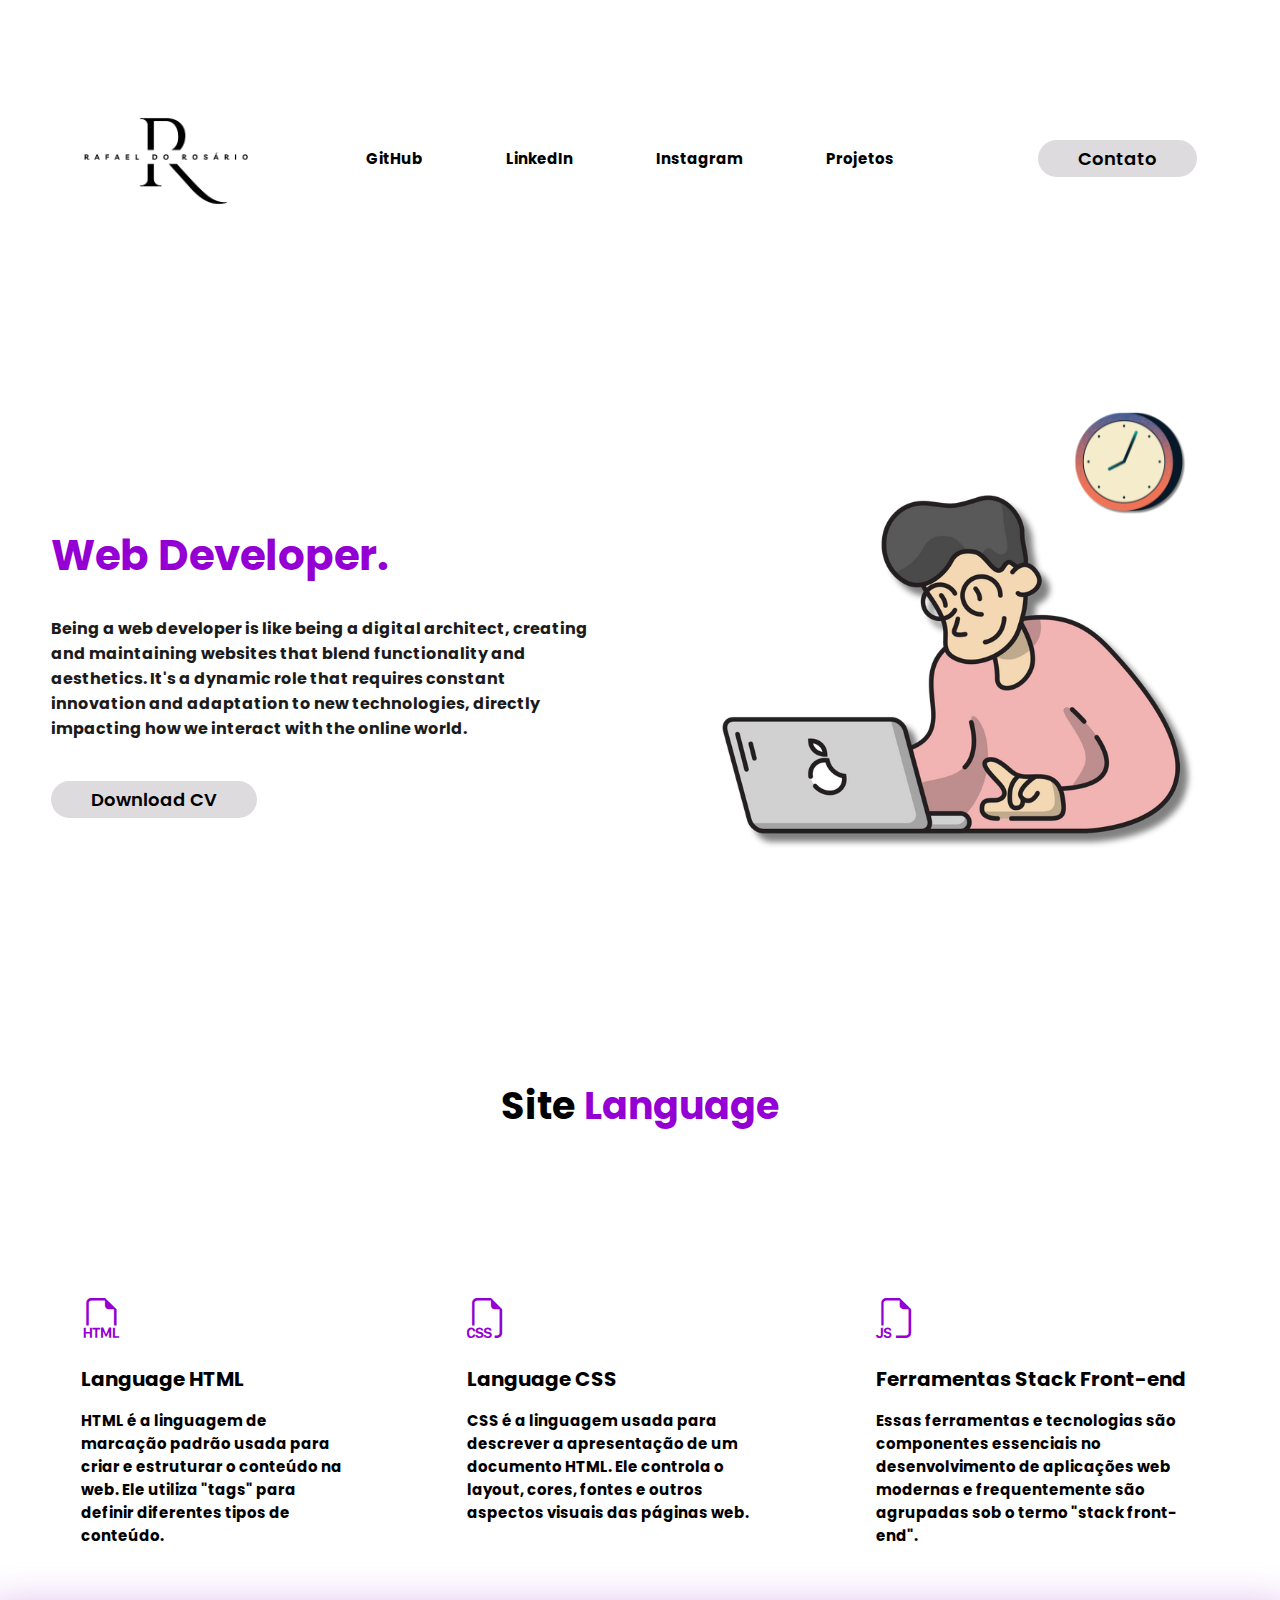
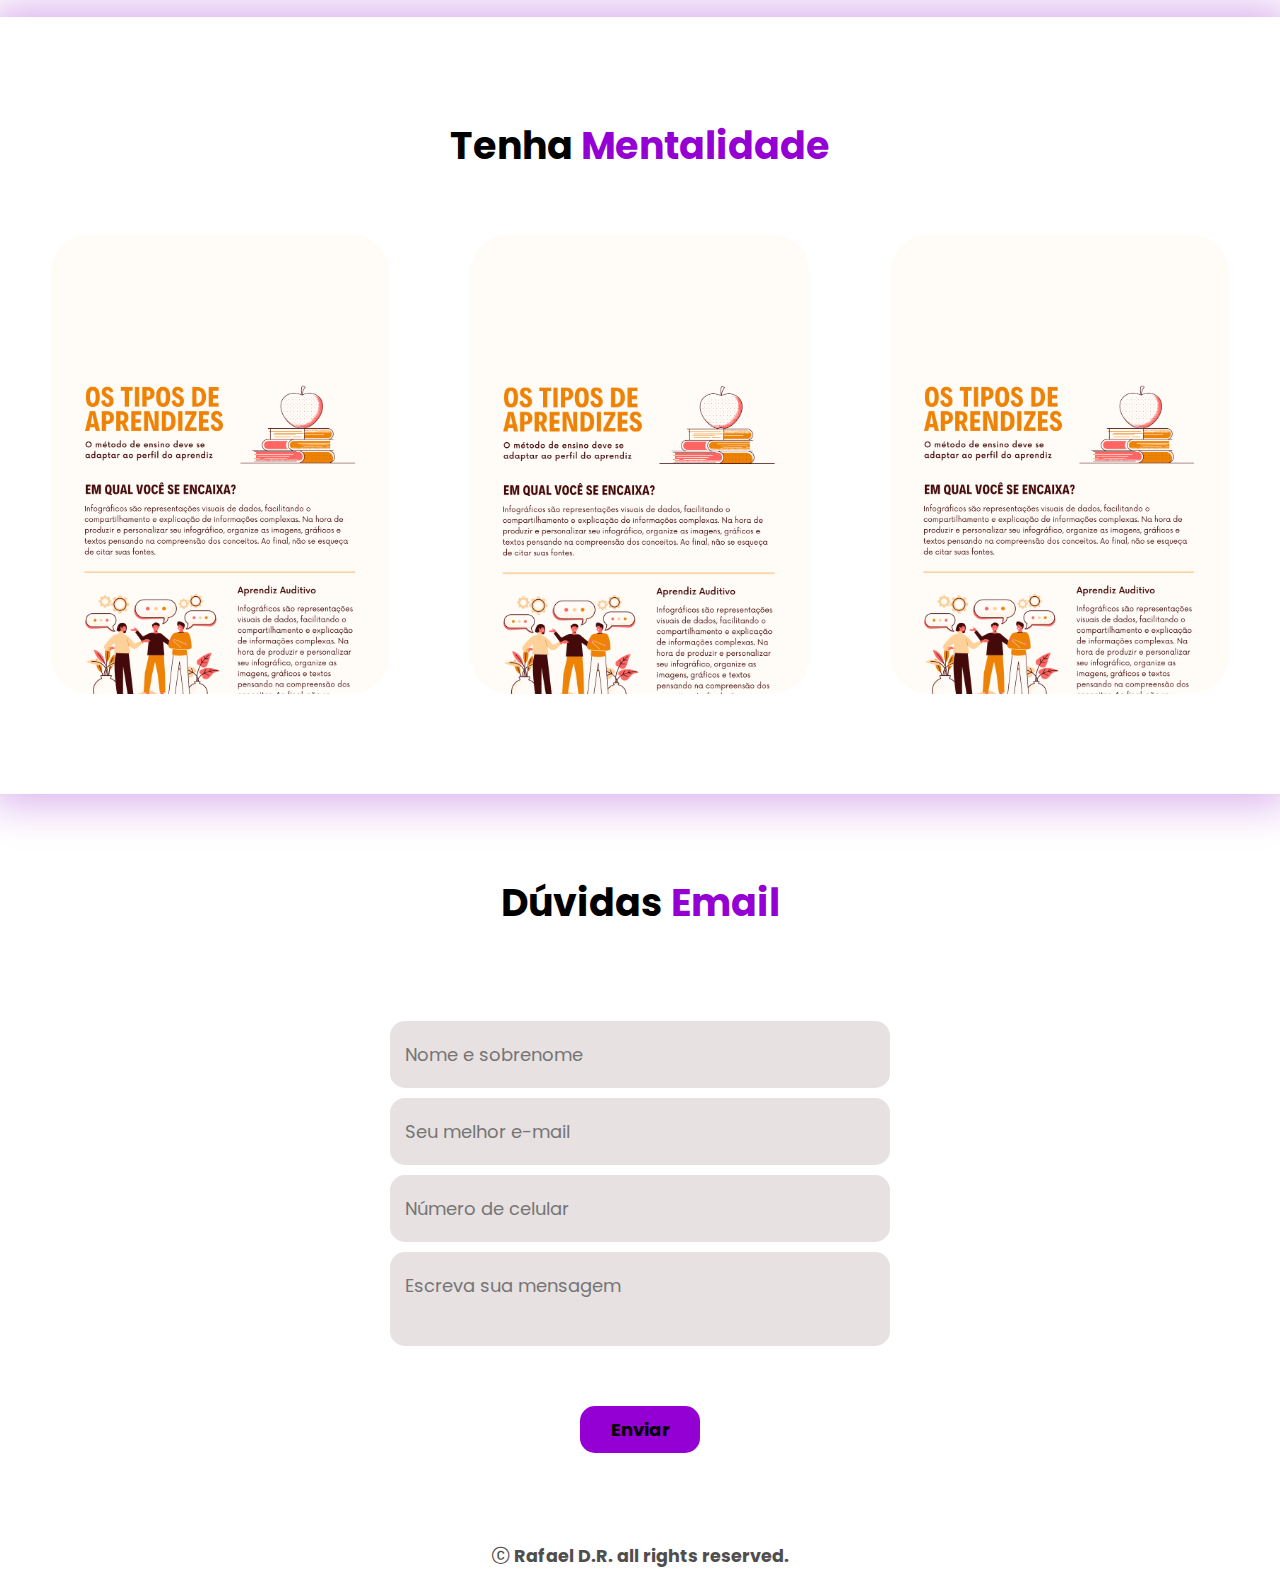
==== index.html @ 5d099a7c "modifiquei botao de enviar" ====
<!DOCTYPE html>
<html lang="pt">

<head>
    <meta charset="UTF-8">
    <meta http-equiv="X-UA-Compatible" content="IE=edge">
    <meta name="viewport" content="width=device-width, initial-scale=1.0">
    <link href="https://fonts.googleapis.com/css2?family=Poppins:wght@100;200;300;400;500;600;700;800;900&display=swap"
        rel="stylesheet">
    <link rel="stylesheet" href="https://cdn.jsdelivr.net/npm/bootstrap-icons@1.11.3/font/bootstrap-icons.css">
    <link rel="stylesheet" href="css/style.css">

    <script src="js/menu.js" defer></script>

    <title>My Portfolio</title>
</head>

<body>

    <header>
        <div class="interface">
            <div class="logo">
                <a href="#">
                    <img src="img/logotipo-removeb.png" alt="logotipo">
                </a>
            </div>
            <!-- .logo -->

            <nav class="menu-navegacao">
                <ul>
                    <li><a href="https://github.com/RafaSpeak/RafaSpeak">GitHub</a></li>
                    <li><a href="https://www.linkedin.com/in/rafaeldoros%C3%A1rio/">LinkedIn</a></li>
                    <li><a href="#">Instagram</a></li>
                    <li><a href="#">Projetos</a></li>
                </ul>
            </nav>
            <!-- .menu-navegacao -->

            <div class="btn-contato">
                <a href="#contato">
                    <button>Contato</button>    
                </a>
            </div>
            <!-- .contato -->
          
            <div class="abrir-list" id="btn-list">
                <i class="bi bi-list"></i>
            </div>

            <div class="menu-mobile" id="menu-mobile">
                <div class="btn-fechar">
                    <i class="bi bi-x-lg"></i>
                </div>
                

                <nav>
                    <ul>
                        <li><a href="https://github.com/RafaSpeak/RafaSpeak">GitHub</a></li>
                        <li><a href="https://www.linkedin.com/in/rafaeldoros%C3%A1rio/">LinkedIn</a></li>
                        <li><a href="#">Projetos</a></li>
                        <li><a href="#">Contato</a></li>
    
                    </ul>
                </nav>
            </div>
            
            <div class="overlay-menu" id="overlay-menu"></div>

        </div>
        <!-- .interface -->
    </header>

    <main>
        <section class="topo-do-site">
            <div class="interface">
                <div class="flex">
                    <div class="txt-topo-site">
                        <h1>Web Developer.</h1>
                        <p>Being a web developer is like being a digital architect, creating and maintaining websites
                            that blend functionality and aesthetics. It's a dynamic role that requires constant
                            innovation and adaptation to new technologies, directly impacting how we interact with the
                            online world.</p>

                        <div class="Download">
                            <a href="#">
                                <button>Download CV</button>
                            </a>
                        </div>
                    </div>
                    <!-- .txt-topo-site -->

                    <div class="img-topo-site">
                        <img src="img/note-rapaz.png" alt="note-rapaz">
                    </div>
                    <!-- .img-topo-site -->
                </div>
                <!-- .flex -->
            </div>
            <!-- .interface -->
        </section>
        <!-- .topo-do-site -->

        


        <section class="especialidades">
            <div class="interface">
                <h2 class="titulo">Site <span>Language </span></h2>
            <div class="flex">
                <a href="https://github.com/RafaSpeak/Portfolio-/blob/main/index.html" class="link-sem-sublinhado">
                    <div class="especialidades-box">
                        <i class="bi bi-filetype-html"></i>
                        <h3>Language HTML</h3>
                        <p>HTML é a linguagem de marcação padrão usada para criar e estruturar o conteúdo na web. Ele utiliza "tags" para definir diferentes tipos de conteúdo.                                                 </p>
                    </div>
                </a>
                <a href="https://github.com/RafaSpeak/Portfolio-/blob/main/css/style.css" class="link-sem-sublinhado">    <!-- .especialidades-box -->
                    <div class="especialidades-box">
                        <i class="bi bi-filetype-css"></i>
                        <h3>Language CSS</h3>
                        <p>CSS é a linguagem usada para descrever a apresentação de um documento HTML. Ele controla o layout, cores, fontes e outros aspectos visuais das páginas web.                                          </p>
                    </div>
                </a>    
                <a href="https://github.com/RafaSpeak/Portfolio-/blob/main/js/menu.js" class="link-sem-sublinhado">    
                    <!-- .especialidades-box -->
                    <div class="especialidades-box">                      
                        <i class="bi bi-filetype-js"></i>
                        <h3>Ferramentas Stack Front-end</h3>
                        <p>Essas ferramentas e tecnologias são componentes essenciais no desenvolvimento de aplicações web modernas e frequentemente são agrupadas sob o termo "stack front-end".                            </p>
                    </div>
                </a>  
                    <!-- .especialidades-box -->
            </div>
                <!-- .flex -->
            </div>
            <!-- .interface -->
        </section>
        <!-- .especialidades -->

        <section class="portfolio">
            <div class="interface">
                <h2 class="titulo">Tenha <span>Mentalidade</span></h2>
                <div class="flex">
                    <div class="img-port" style="background-image: url('img/img-portfolio.png');">
                        <div class="overlay">Aprendizado</div>
                    </div>
                    <div class="img-port" style="background-image: url('img/img-portfolio.png');">
                        <div class="overlay">Conhecimento</div>
                    </div>
                    <div class="img-port" style="background-image: url('img/img-portfolio.png');">
                        <div class="overlay">Sabedoria</div>
                    </div>
                </div>
                <!-- .flex -->
            </div>
            <!-- .interface -->
        </section>
        <!-- .portfolio -->

        <section class="formulario" id="contato">
            <div class="interface">
                <h2 class="titulo">Dúvidas <span>Email</span></h2>
                <form action="C:/Users/rafae/Desktop/Coisas%20Importantes/My-Portfolio/index.html" method="post">
                    <input type="text" name="name"placeholder="Nome e sobrenome"required autocomplete="off">
                    <input type="text" name="email"placeholder="Seu melhor e-mail"required>
                    <input type="text" name="phone"placeholder="Número de celular" autocomplete="off">
                    <textarea name="message"placeholder="Escreva sua mensagem"required autocomplete="off"></textarea>
                    <div class="btn-enviar">
                        <input type="submit" value="Enviar">
                    </div>
                    
        
                </form>
            </div>
            <!-- .interface -->

        </section>
        <!-- .formulario -->

        <section class="final">
            <div class="end">
                <h3><i class="bi bi-c-circle"></i> Rafael D.R. all rights reserved.</h3>
            </div>
            <!-- .end -->
        </section>
        <!-- .final -->

    </main>

   

</body>

</html>
---- css/style.css ----
* { 
    margin: 0;
    padding: 0;
    box-sizing: border-box;
    font-family: 'Poppins', sans-serif;
}

/* CONFIGURAÇÕES GERAIS */

body {
    background-color: white;
    height: 100vh;
    font-weight: bold;
}

.Download button{
     padding: 5px 40px;
    font-size: 18px;
    font-weight: 550;
    background-color: rgb(221, 219, 222);
    border: 0;
    border-radius: 30px;
    cursor: pointer;
    transition: .2s;

}

.btn-contato button{
    padding: 5px 40px;
    font-size: 18px;
    font-weight: 550;
    background-color: rgb(221, 219, 222);
    border: 0;
    border-radius: 30px;
    cursor: pointer;
    transition: .2s;
}

.btn-contato {
    padding-left: 0px;
    padding-right: 32px;
    transition: .6s;
}


.interface{
    max-width: 1280px;
    margin: 0 auto;
}

header {
    padding: 40px 4%;  
}

header > .interface{
    display: flex;
    align-items: center;
    justify-content: space-between;
}

header a {
    color: black;
    text-decoration: none;
    display: inline-block;
    transition: .2s;    
}

header nav.menu-navegacao a:hover {
    color: darkviolet;
    transform: scale(1.10);
}

header nav.menu-navegacao ul{
    font-size: 15px;
  
}

header nav ul {
    list-style-type: none;
}


header nav.menu-navegacao ul li {
    display: inline-block;
    padding: 0 40px;
}

.btn-contato button:hover{
    box-shadow: 0px 0px 8px rgb(21, 21, 21);
    transform: scale(1.05);
}

.Download button:hover{
    box-shadow: 0px 0px 8px rgb(21, 21, 21);
    transform: scale(1.05);
}



h2.titulo {
    color: black;
    font-size: 38px;
    text-align: center;
}

h2.titulo span {
    color: darkviolet;
}
.link-sem-sublinhado {
    text-decoration: none;
}

.abrir-list {
    display: none;
}

/* estilo menu-mobile */
.abrir-list i{
    color: darkviolet;
    font-size: 40px;
}

.menu-mobile{
    background-color: rgba(255, 255, 255, 0.925);
    height: 100vh;
    position: fixed;
    top: 0;
    right: 0;
    z-index: 99999;
    width: 0%;
    overflow-x: hidden;
    transition: .5s;
}

.menu-mobile.abrir-menu{
    width: 70%;
}
.menu-mobile.abrir-menu ~ .overlay-menu{
    display: block;
}


.menu-mobile .btn-fechar{
    padding: 20px 5%;
}

.menu-mobile .btn-fechar i{
    color: rgb(94, 91, 95);
    font-size: 30px;
}

.menu-mobile nav ul{
    text-align: right;
}

.menu-mobile nav ul li a{
    color: darkviolet;
    font-size: 20px;
    font-weight: 650;
    padding: 20px 8%;
    display: block;

}

.menu-mobile nav ul li a:hover{
    background-color: rgb(197, 194, 198);
    color: #000;
}

.overlay-menu{
    background-color: rgba(0, 0, 0, 0.582);
    width: 100%;
    height: 100%;
    position: fixed;
    top: 0;
    left: 0;
    z-index: 88888;
    display: none;
}

/*  ESTILO TOPO DO SITE */
/* SEÇÃO DO TOPO SITE */
section.topo-do-site {
    padding: 40px 4%;
}

section.topo-do-site .flex {
    align-items: center;
    justify-content: center;
    gap: 100px;
}

.topo-do-site h1 {
    color: darkviolet;
    font-size: 42px;
    line-height: 40px;
}


.topo-do-site .txt-topo-site p {
    color: rgb(28, 27, 27);
    margin: 40px 0;
}

.img-topo-site {
    text-align: center; 
    height: 600px;
    margin: 20px;
}

.topo-do-site .img-topo-site img {
    position: relative;
    animation: flutuar 2s ease-in-out infinite alternate;
}

@keyframes flutuar {
    0% {
        top: 0;
    }
    100% {
        top: 25px;
    }
}


.logo img {
    width: 230px;
    height: 230px;
}

.menu-navegacao ul{
    padding-right: 60px;
}


.interface .contato {
    margin-top: -96px;
    margin-left: 28px;
}

.interface .contato button {
    width: 120px;
    padding: 10px 15px;
    background-color: darkviolet;
    color: rgb(14, 13, 13);
    border: 0;
    border-radius: 15px;
    font-weight: 700;
    cursor: pointer;
    transition: 0.2s;
}

.interface .contato button:hover {
    box-shadow: 0px 0px 8px darkviolet;
    transform: scale(1.05);
}

.btn-entre-em-contato button {
    padding: 10px 40px;
    font-size: 15px;
    font-weight: 700;
    color: black;
    background-color: darkviolet;
    border: 0;
    border-radius: 30px;
    cursor: pointer;
    transition: 0.4s;
}


.btn-entre-em-contato button:hover {
    transform: scale(1.10);
}

.flex {
    display: flex;
    margin: auto;
    gap: 100%;
    
}

.alto {
    margin-bottom: 5px;
    padding-top: 15px;
}



button:hover,
form .btn-enviar input:hover {
    box-shadow: 0px 0px 8px darkviolet;
    transform: scale(1.05);
}


/* SEÇÃO DE ESPECIALIDADES */
section.especialidades {
    padding: 40px 4%;
}

section.especialidades .flex {
    gap: 60px;
    margin-top: 80px;
}

.especialidades .especialidades-box {
    color: black;
    padding: 30px;
    border-radius: 20px;
    margin-top: 45px;
    transition: .2s;
    cursor: pointer;
}

.especialidades .especialidades-box:hover{
    transform: scale(1.05);
    box-shadow: 0 0 8px darkviolet;
}

.especialidades .especialidades-box i {
    font-size: 40px;
    color: darkviolet;
}

.especialidades .especialidades-box p {
    font-size: 15px;
}

.especialidades .especialidades-box h3 {
    font-size: 20px;
    margin: 15px 0;
}



/* SEÇÃO DE TENHA MENTALIDADE */
section.portfolio {
    padding: 100px 4%;
    box-shadow: 0 0 40px 10px rgba(141, 11, 197, 0.325);
}

section.portfolio .flex {
    gap: 80px;
    margin-top: 60px;
}

.img-port  {
    width: 360px;
    height: 460px;
    background-color: darkviolet;
    background-size: cover;
    background-position: 100% 0%;
    transition: 8s;
    cursor: pointer;
    border-radius: 40px;
    position: relative;
}

.img-port:hover {
    background-position: 100% 100%;
}

.overlay {
    position: absolute;
    top: 0;
    left: 0;
    width: 100%;
    height: 100%;
    background-color: rgba(0, 0, 0, 0.397);
    border-radius: 40px;
    display: flex;
    align-items: center;
    justify-content: center;
    font-size: 18px;
    font-weight: 600;
    color: white;
    opacity: 0;
    transition: 0.5s;
}

.overlay:hover {
    opacity: 1;
}

/* SEÇÃO DE FORMULÁRIO */
section.formulario {
    padding: 80px 4%;
}

form input, form textarea:-internal-autofill-selected {
    appearance: menulist-button;
    background-image: none !important;
    background-color: -internal-light-dark(rgb(57, 105, 189), rgba(70, 90, 126, 0.4)) !important;
    color: fieldtext !important;
}

form{
    max-width: 500px;
    margin: 0 auto;
    display: flex;
    justify-content: center;
    flex-direction: column;
    gap: 10px;
    margin-top: 90px;
}

form input, form textarea{
    width: 100%;
    background-color: rgb(231, 225, 225);
    border: 0;
    outline: 0;
    padding: 20px 15px;
    border-radius: 15px;
    color: gray;
    font-size: 18px;
}

form textarea {
    resize: none;
    max-height: 300px;
    width: 100%;
    background-color: rgb(231, 225, 225);
    border: 0;
    outline: 0;
    padding: 20px 15px;
    border-radius: 15px;
    color: gray;
    font-size: 18px;
}

form .btn-enviar {
    padding-top: 50px;
    text-align: center;
}

form .btn-enviar input {
    width: 120px;
    padding: 10px 15px;
    background-color: darkviolet;
    color: rgb(14, 13, 13);
    font-weight: 700;
    cursor: pointer;
    transition: .2s;
}

form .btn-enviar input:hover {
    box-shadow: 0px 0px 8px darkviolet;
    transform: scale(1.05);
}





/* SEÇÃO FINAL */
.final {
    text-align: center;
    font-weight: 300;
    color: rgb(80, 78, 77);
    font-size: 15px;
    padding: 10px 30px;
}



/* ESTILOS RESPONSIVOS
 */
@media screen and (max-width: 1080px) { 

    /* classes gerais */

    .flex {
        flex-direction: column;
    }

    h2.titulo {
        font-size: 34px;
        line-height: 30px;
    }
    

    /* cabeçario */

    .menu-navegacao,
    .btn-contato {
        display: none;
    }

    /* topo do site */

section.topo-do-site .flex{
    gap: 40px;
}

section.topo-do-site{
    padding: 20px 8%;
}

.topo-do-site h1{
    font-size: 30px;
}

.topo-do-site .img-topo-site img {
    width: 100%;
}

/* especialidades */

section.especiliadades{
    padding: 48px 8%;
}

/* portfolio */


section.portfolio {
    padding: 80px 8%; 
}

.abrir-list {
    display: block;
}

.img-port {
    width: 100%;
    max-width: 360px;
    margin: 0 auto;
}

section.portfoliio .flex{
    gap: 60px;
} 

 
}


/* pagina thank you */

.main-um{
    display: flex;
    align-items: center;
    justify-content: center;
    min-height: 100vh;
    background-color: rgb(255, 255, 255);
    flex-direction: column;
}

.text-um{
    font-size: 45px;
    color: darkviolet;
    margin-bottom: 30px;
}

.paragrafo-um{
    color: rgb(49, 36, 36);
    margin-bottom: 50px;
}

.btn-um{
    padding: 15px 55px;
    background: #fff;
    text-decoration: none;
    color: blueviolet;
    font-size: 18px;
    transition: all 0.5s;
}

.btn-um:hover{
    border-radius: 16px;
}
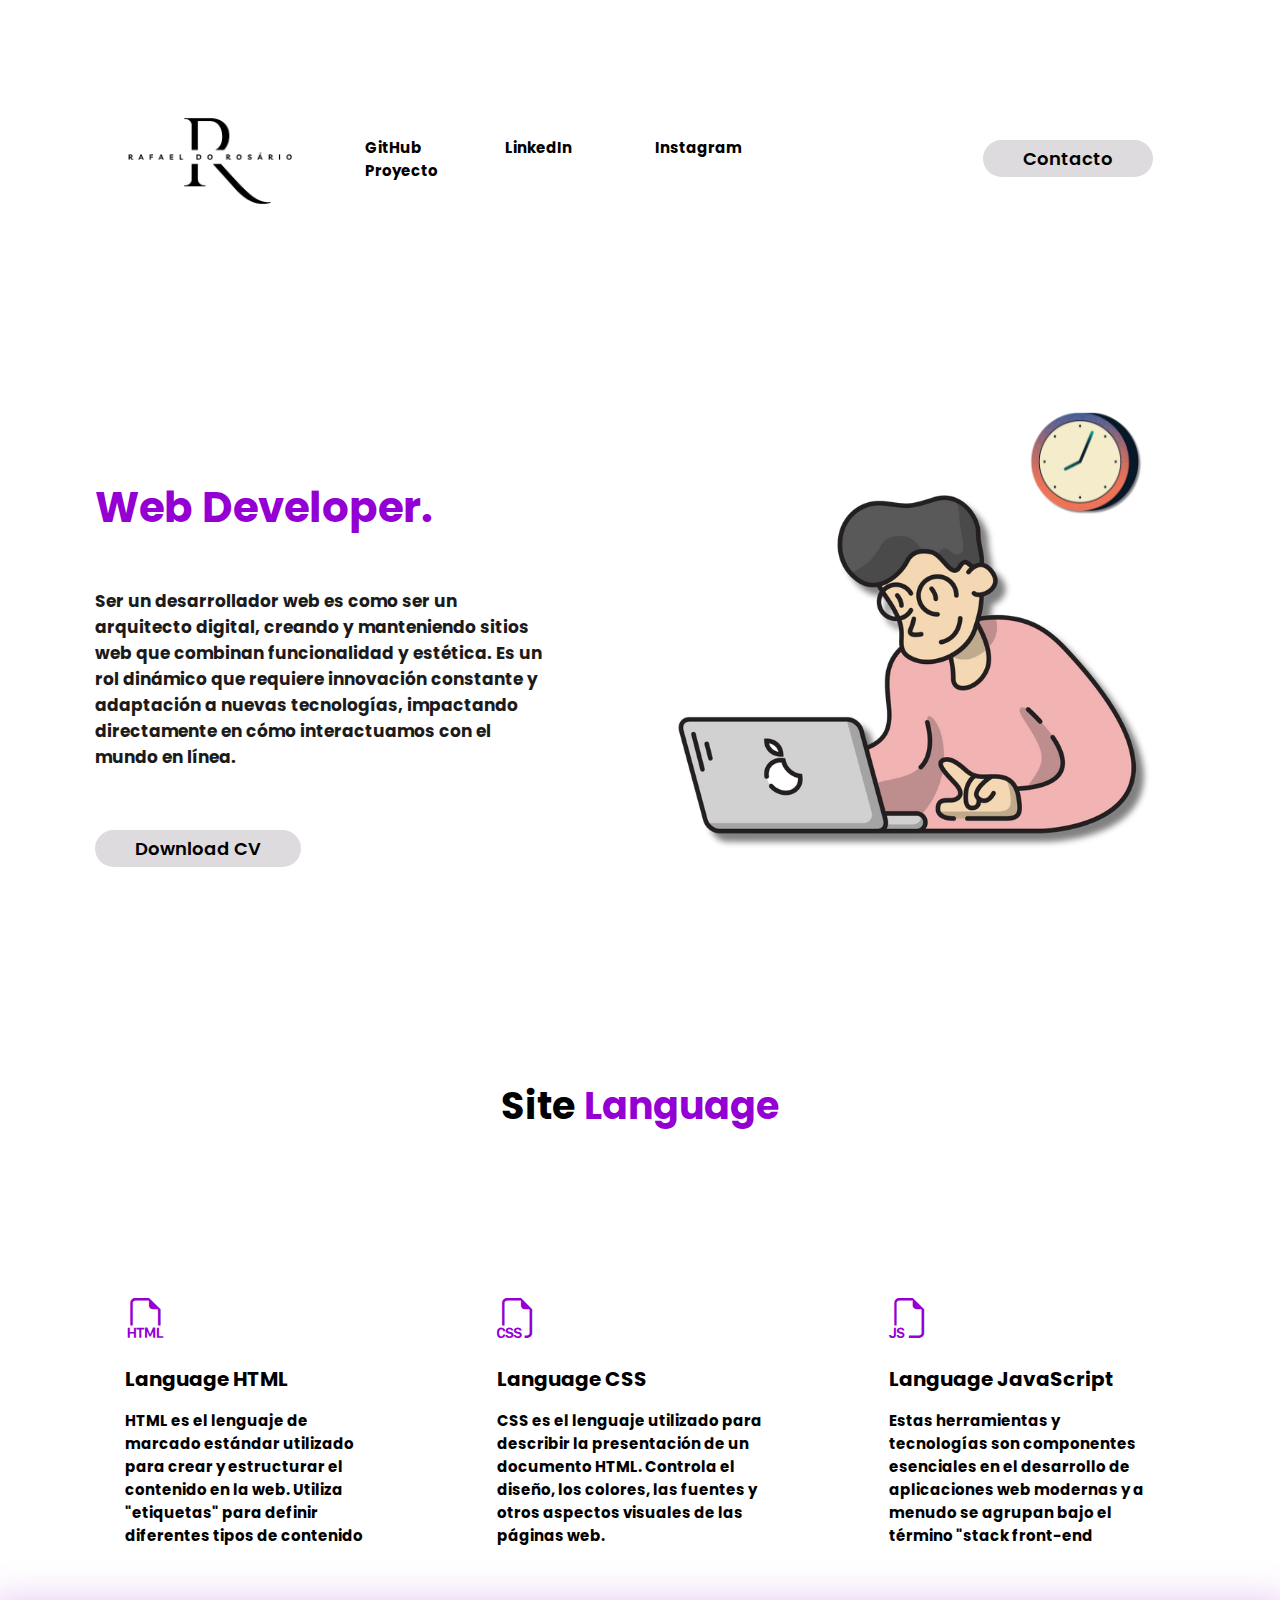
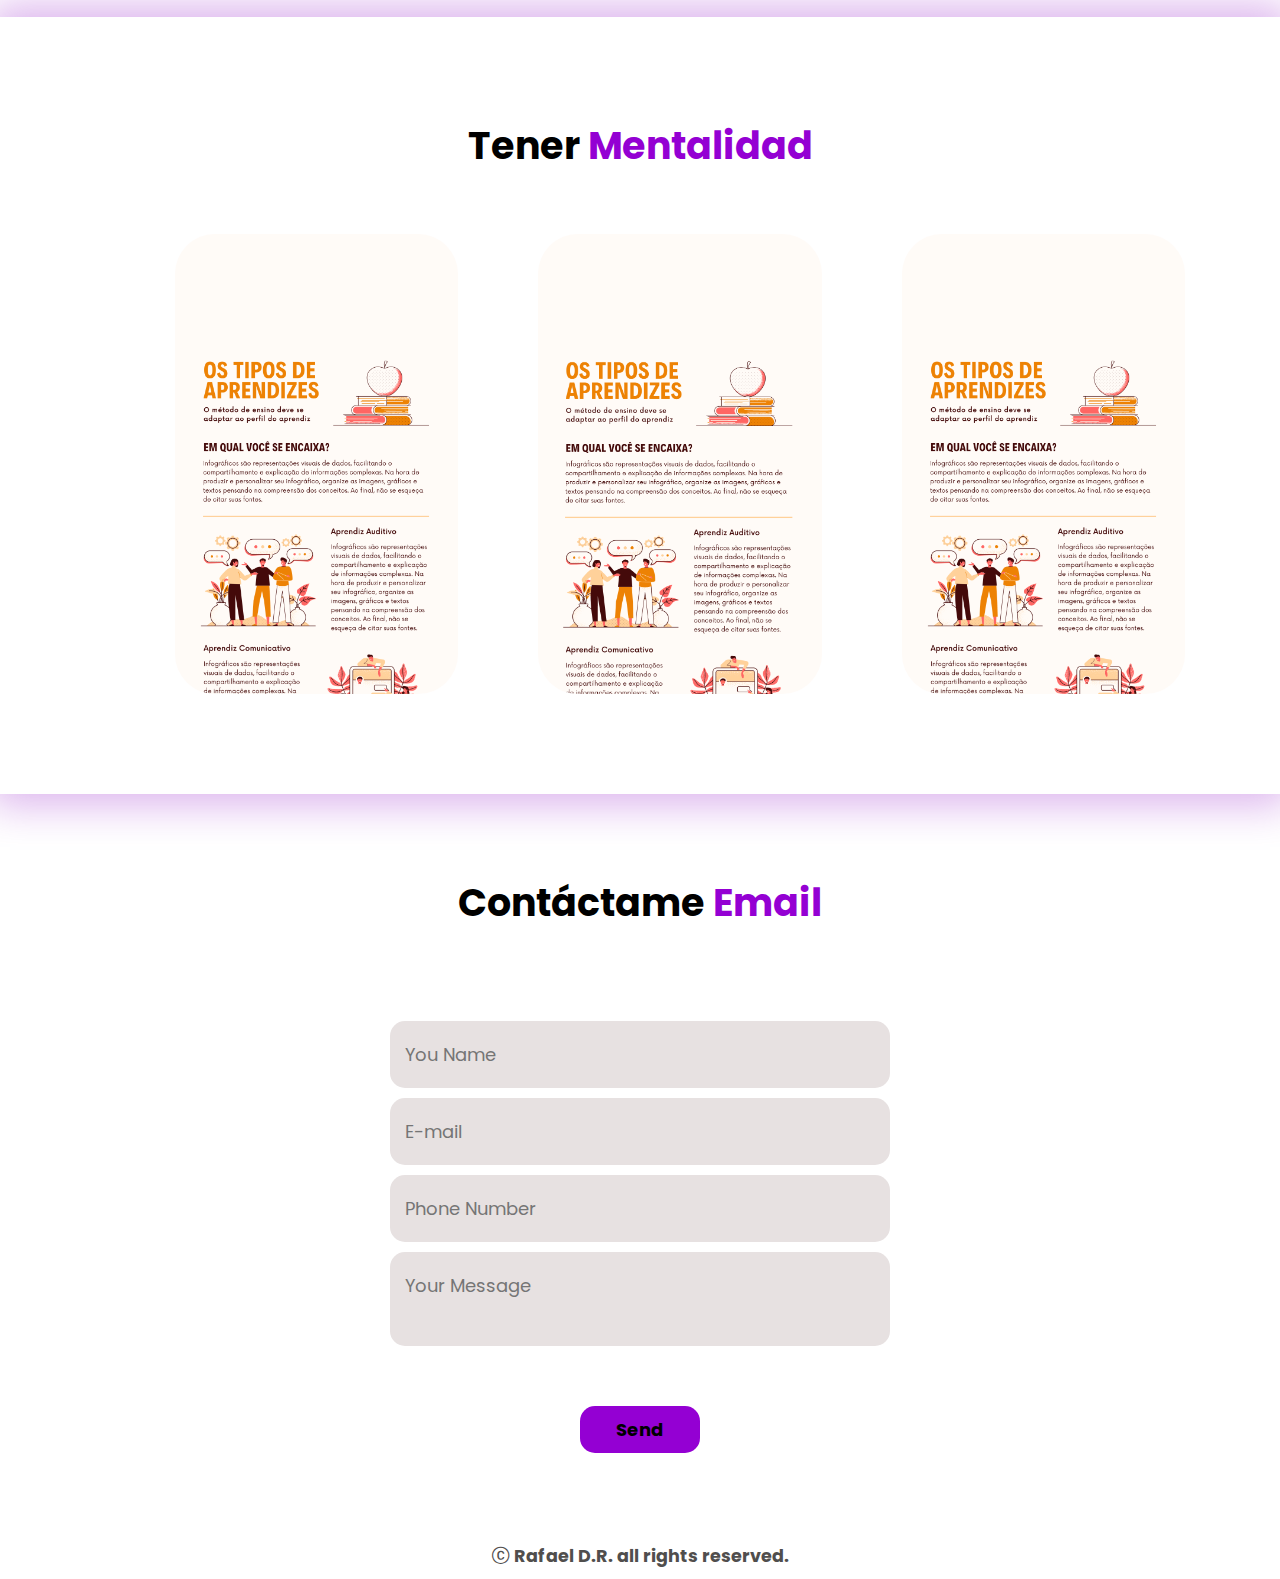
==== commit 468a99fa: "tamanho fontsize webDeveloper" ====
--- a/index.html
+++ b/index.html
@@ -18,6 +18,7 @@
 <body>
 
     <header>
+
         <div class="interface">
             <div class="logo">
                 <a href="#">
@@ -31,14 +32,14 @@
                     <li><a href="https://github.com/RafaSpeak/RafaSpeak">GitHub</a></li>
                     <li><a href="https://www.linkedin.com/in/rafaeldoros%C3%A1rio/">LinkedIn</a></li>
                     <li><a href="#">Instagram</a></li>
-                    <li><a href="#">Projetos</a></li>
+                    <li><a href="#">Proyecto</a></li>
                 </ul>
             </nav>
             <!-- .menu-navegacao -->
 
             <div class="btn-contato">
                 <a href="#contato">
-                    <button>Contato</button>    
+                    <button>Contacto</button>    
                 </a>
             </div>
             <!-- .contato -->
@@ -76,10 +77,10 @@
                 <div class="flex">
                     <div class="txt-topo-site">
                         <h1>Web Developer.</h1>
-                        <p>Being a web developer is like being a digital architect, creating and maintaining websites
-                            that blend functionality and aesthetics. It's a dynamic role that requires constant
-                            innovation and adaptation to new technologies, directly impacting how we interact with the
-                            online world.</p>
+                        <p>Ser un desarrollador web es como ser un arquitecto digital, 
+                        creando y manteniendo sitios web que combinan funcionalidad y estética. 
+                        Es un rol dinámico que requiere innovación constante y adaptación a nuevas tecnologías,
+                         impactando directamente en cómo interactuamos con el mundo en línea.</p>
 
                         <div class="Download">
                             <a href="#">
@@ -111,22 +112,22 @@
                     <div class="especialidades-box">
                         <i class="bi bi-filetype-html"></i>
                         <h3>Language HTML</h3>
-                        <p>HTML é a linguagem de marcação padrão usada para criar e estruturar o conteúdo na web. Ele utiliza "tags" para definir diferentes tipos de conteúdo.                                                 </p>
+                        <p>HTML es el lenguaje de marcado estándar utilizado para crear y estructurar el contenido en la web. Utiliza "etiquetas" para definir diferentes tipos de contenido</p>
                     </div>
                 </a>
                 <a href="https://github.com/RafaSpeak/Portfolio-/blob/main/css/style.css" class="link-sem-sublinhado">    <!-- .especialidades-box -->
                     <div class="especialidades-box">
                         <i class="bi bi-filetype-css"></i>
                         <h3>Language CSS</h3>
-                        <p>CSS é a linguagem usada para descrever a apresentação de um documento HTML. Ele controla o layout, cores, fontes e outros aspectos visuais das páginas web.                                          </p>
+                        <p>CSS es el lenguaje utilizado para describir la presentación de un documento HTML. Controla el diseño, los colores, las fuentes y otros aspectos visuales de las páginas web.</p>
                     </div>
                 </a>    
                 <a href="https://github.com/RafaSpeak/Portfolio-/blob/main/js/menu.js" class="link-sem-sublinhado">    
                     <!-- .especialidades-box -->
                     <div class="especialidades-box">                      
                         <i class="bi bi-filetype-js"></i>
-                        <h3>Ferramentas Stack Front-end</h3>
-                        <p>Essas ferramentas e tecnologias são componentes essenciais no desenvolvimento de aplicações web modernas e frequentemente são agrupadas sob o termo "stack front-end".                            </p>
+                        <h3>Language JavaScript</h3>
+                        <p>Estas herramientas y tecnologías son componentes esenciales en el desarrollo de aplicaciones web modernas y a menudo se agrupan bajo el término "stack front-end</p>
                     </div>
                 </a>  
                     <!-- .especialidades-box -->
@@ -139,16 +140,24 @@
 
         <section class="portfolio">
             <div class="interface">
-                <h2 class="titulo">Tenha <span>Mentalidade</span></h2>
+                <h2 class="titulo">Tener <span>Mentalidad</span></h2>
                 <div class="flex">
+                    <a href="https://github.com/RafaSpeak/Portfolio-/blob/main/img/img-portfolio.png" class="link-sem-sublinhado">
                     <div class="img-port" style="background-image: url('img/img-portfolio.png');">
                         <div class="overlay">Aprendizado</div>
-                    </div>
+                    </a>
+                </div> 
+
                     <div class="img-port" style="background-image: url('img/img-portfolio.png');">
-                        <div class="overlay">Conhecimento</div>
-                    </div>
+                        <a href="https://github.com/RafaSpeak/Portfolio-/blob/main/img/img-portfolio.png" class="link-sem-sublinhado">
+                        <div class="overlay">Conocimiento</div>
+                        </a>
+                    </div>
+
                     <div class="img-port" style="background-image: url('img/img-portfolio.png');">
+                        <a href="https://github.com/RafaSpeak/Portfolio-/blob/main/img/img-portfolio.png" class="link-sem-sublinhado">
                         <div class="overlay">Sabedoria</div>
+                        </a>
                     </div>
                 </div>
                 <!-- .flex -->
@@ -159,17 +168,19 @@
 
         <section class="formulario" id="contato">
             <div class="interface">
-                <h2 class="titulo">Dúvidas <span>Email</span></h2>
-                <form action="C:/Users/rafae/Desktop/Coisas%20Importantes/My-Portfolio/index.html" method="post">
-                    <input type="text" name="name"placeholder="Nome e sobrenome"required autocomplete="off">
-                    <input type="text" name="email"placeholder="Seu melhor e-mail"required>
-                    <input type="text" name="phone"placeholder="Número de celular" autocomplete="off">
-                    <textarea name="message"placeholder="Escreva sua mensagem"required autocomplete="off"></textarea>
+                <h2 class="titulo">Contáctame <span>Email</span></h2>
+                <form action="https://api.staticforms.xyz/submit" method="post">
+                    <input type="text" name="name"placeholder="You Name"required autocomplete="off">
+                    <input type="text" name="email"placeholder="E-mail"required>
+                    <input type="text" name="phone"placeholder="Phone Number" autocomplete="off">
+                    <textarea name="message"placeholder="Your Message"required autocomplete="off"></textarea>
                     <div class="btn-enviar">
-                        <input type="submit" value="Enviar">
+                        <input type="submit" value="Send">
                     </div>
                     
-        
+                    <input type="hidden" name="accessKey" value="acbd9c3b-f18b-4c98-9cb2-677ed8c90aa7">
+                    <input type="hidden" name="redirectTo" value="file:///C:/Users/rafae/Desktop/Coisas%20Importantes/My-Portfolio/thankyou.html">
+                    
                 </form>
             </div>
             <!-- .interface -->
--- a/css/style.css
+++ b/css/style.css
@@ -44,7 +44,7 @@
 
 
 .interface{
-    max-width: 1280px;
+    max-width: 1090px;
     margin: 0 auto;
 }
 
@@ -198,8 +198,9 @@
 
 
 .topo-do-site .txt-topo-site p {
+    font-size: 17px;
     color: rgb(28, 27, 27);
-    margin: 40px 0;
+    margin: 60px 0;
 }
 
 .img-topo-site {
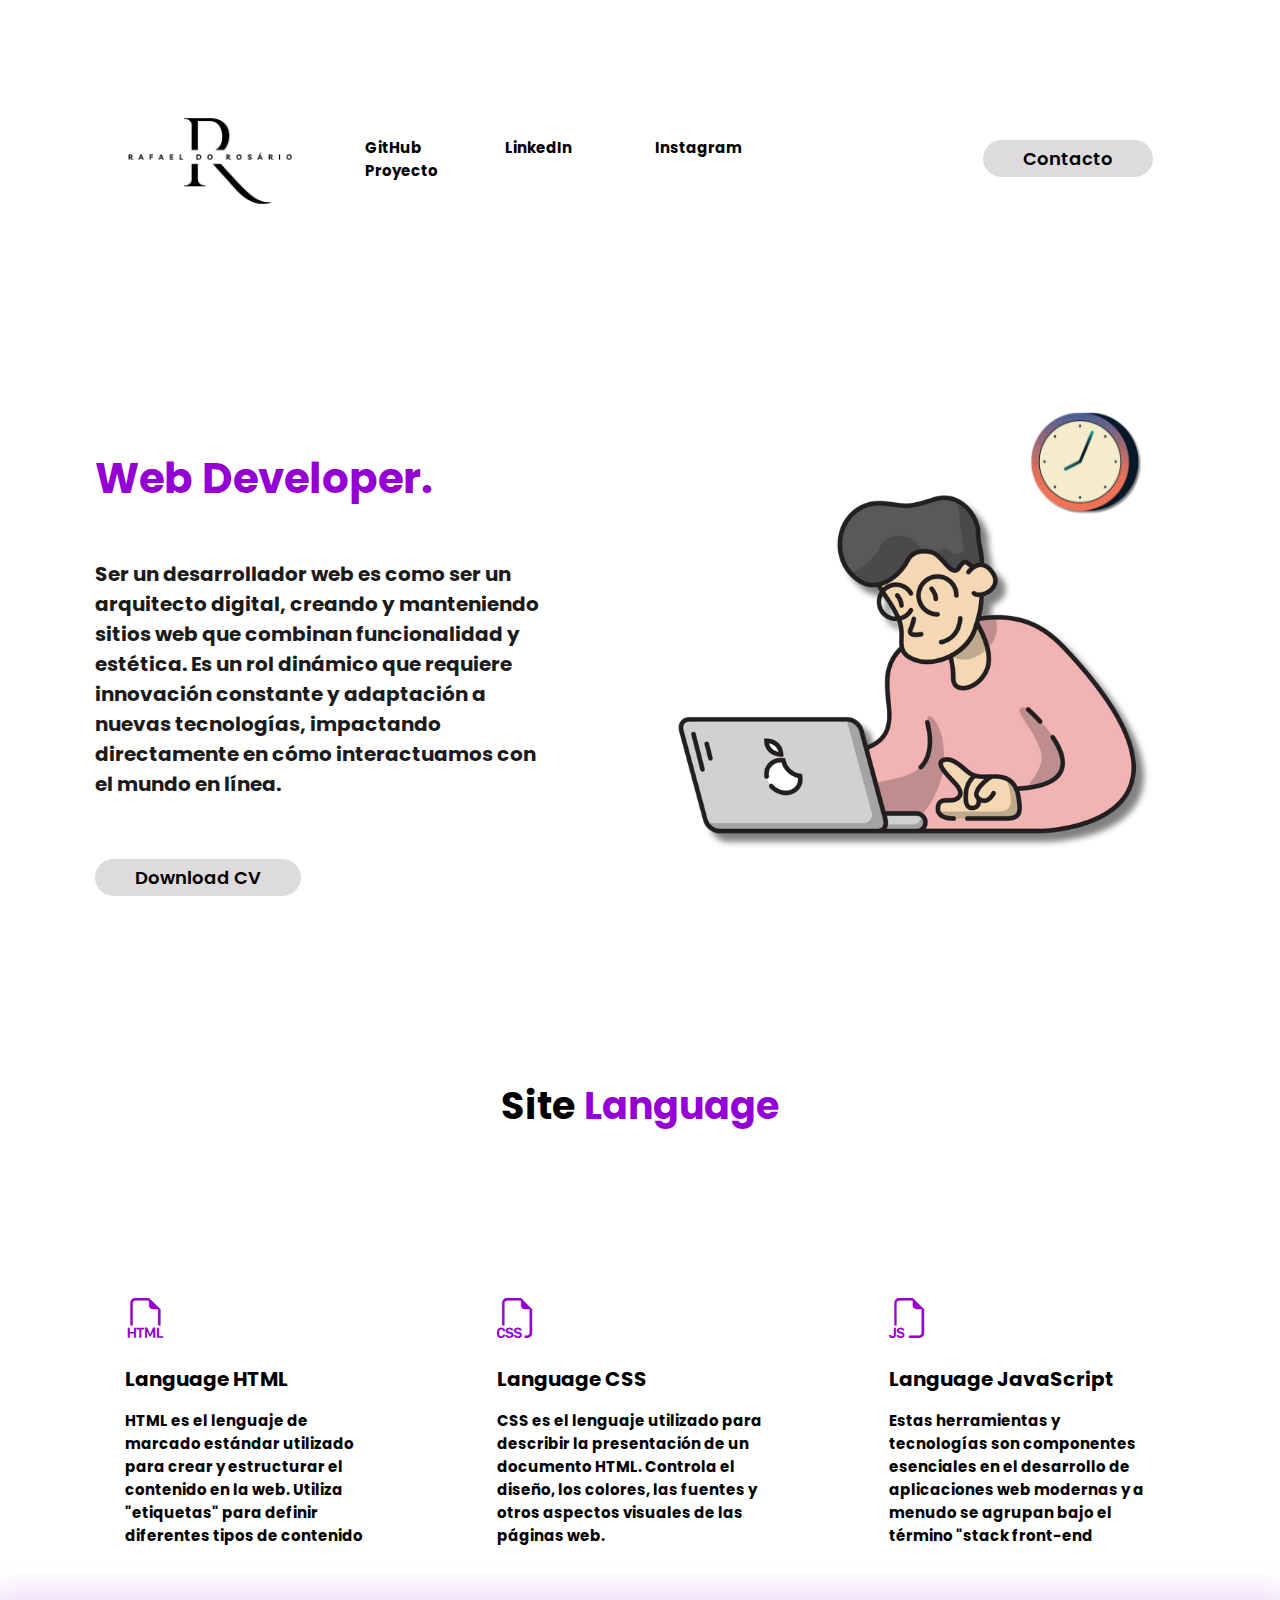
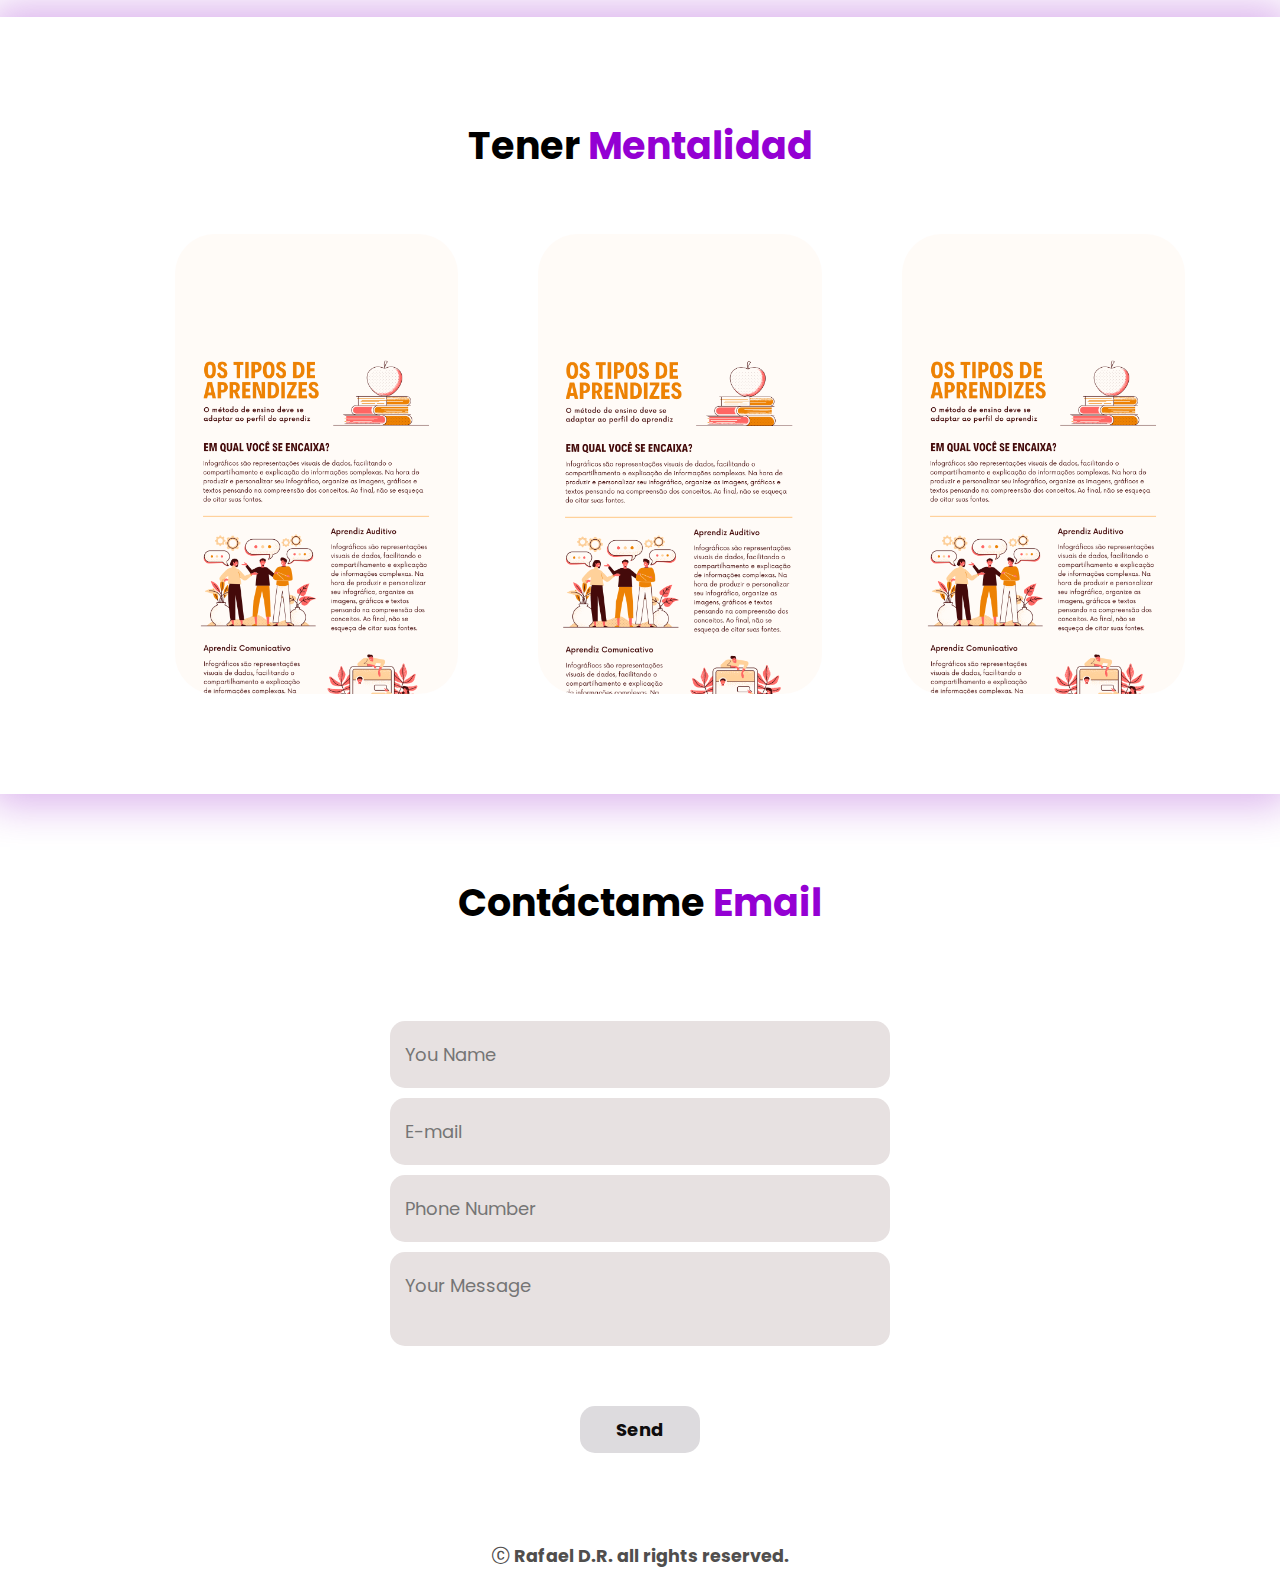
==== commit 10e395a1: "logo e fontsize" ====
--- a/index.html
+++ b/index.html
@@ -21,9 +21,9 @@
 
         <div class="interface">
             <div class="logo">
-                <a href="#">
+                <!-- <a href="#"> -->
                     <img src="img/logotipo-removeb.png" alt="logotipo">
-                </a>
+                <!-- </a> -->
             </div>
             <!-- .logo -->
 
--- a/css/style.css
+++ b/css/style.css
@@ -198,7 +198,7 @@
 
 
 .topo-do-site .txt-topo-site p {
-    font-size: 17px;
+    font-size: 20px;
     color: rgb(28, 27, 27);
     margin: 60px 0;
 }
@@ -261,7 +261,7 @@
     font-size: 15px;
     font-weight: 700;
     color: black;
-    background-color: darkviolet;
+    background-color: rgb(221, 219, 222);
     border: 0;
     border-radius: 30px;
     cursor: pointer;
@@ -388,13 +388,6 @@
     padding: 80px 4%;
 }
 
-form input, form textarea:-internal-autofill-selected {
-    appearance: menulist-button;
-    background-image: none !important;
-    background-color: -internal-light-dark(rgb(57, 105, 189), rgba(70, 90, 126, 0.4)) !important;
-    color: fieldtext !important;
-}
-
 form{
     max-width: 500px;
     margin: 0 auto;
@@ -437,7 +430,7 @@
 form .btn-enviar input {
     width: 120px;
     padding: 10px 15px;
-    background-color: darkviolet;
+    background-color: rgb(221, 219, 222);
     color: rgb(14, 13, 13);
     font-weight: 700;
     cursor: pointer;
@@ -445,7 +438,7 @@
 }
 
 form .btn-enviar input:hover {
-    box-shadow: 0px 0px 8px darkviolet;
+    box-shadow: 0px 0px 8px rgb(221, 219, 222);
     transform: scale(1.05);
 }
 
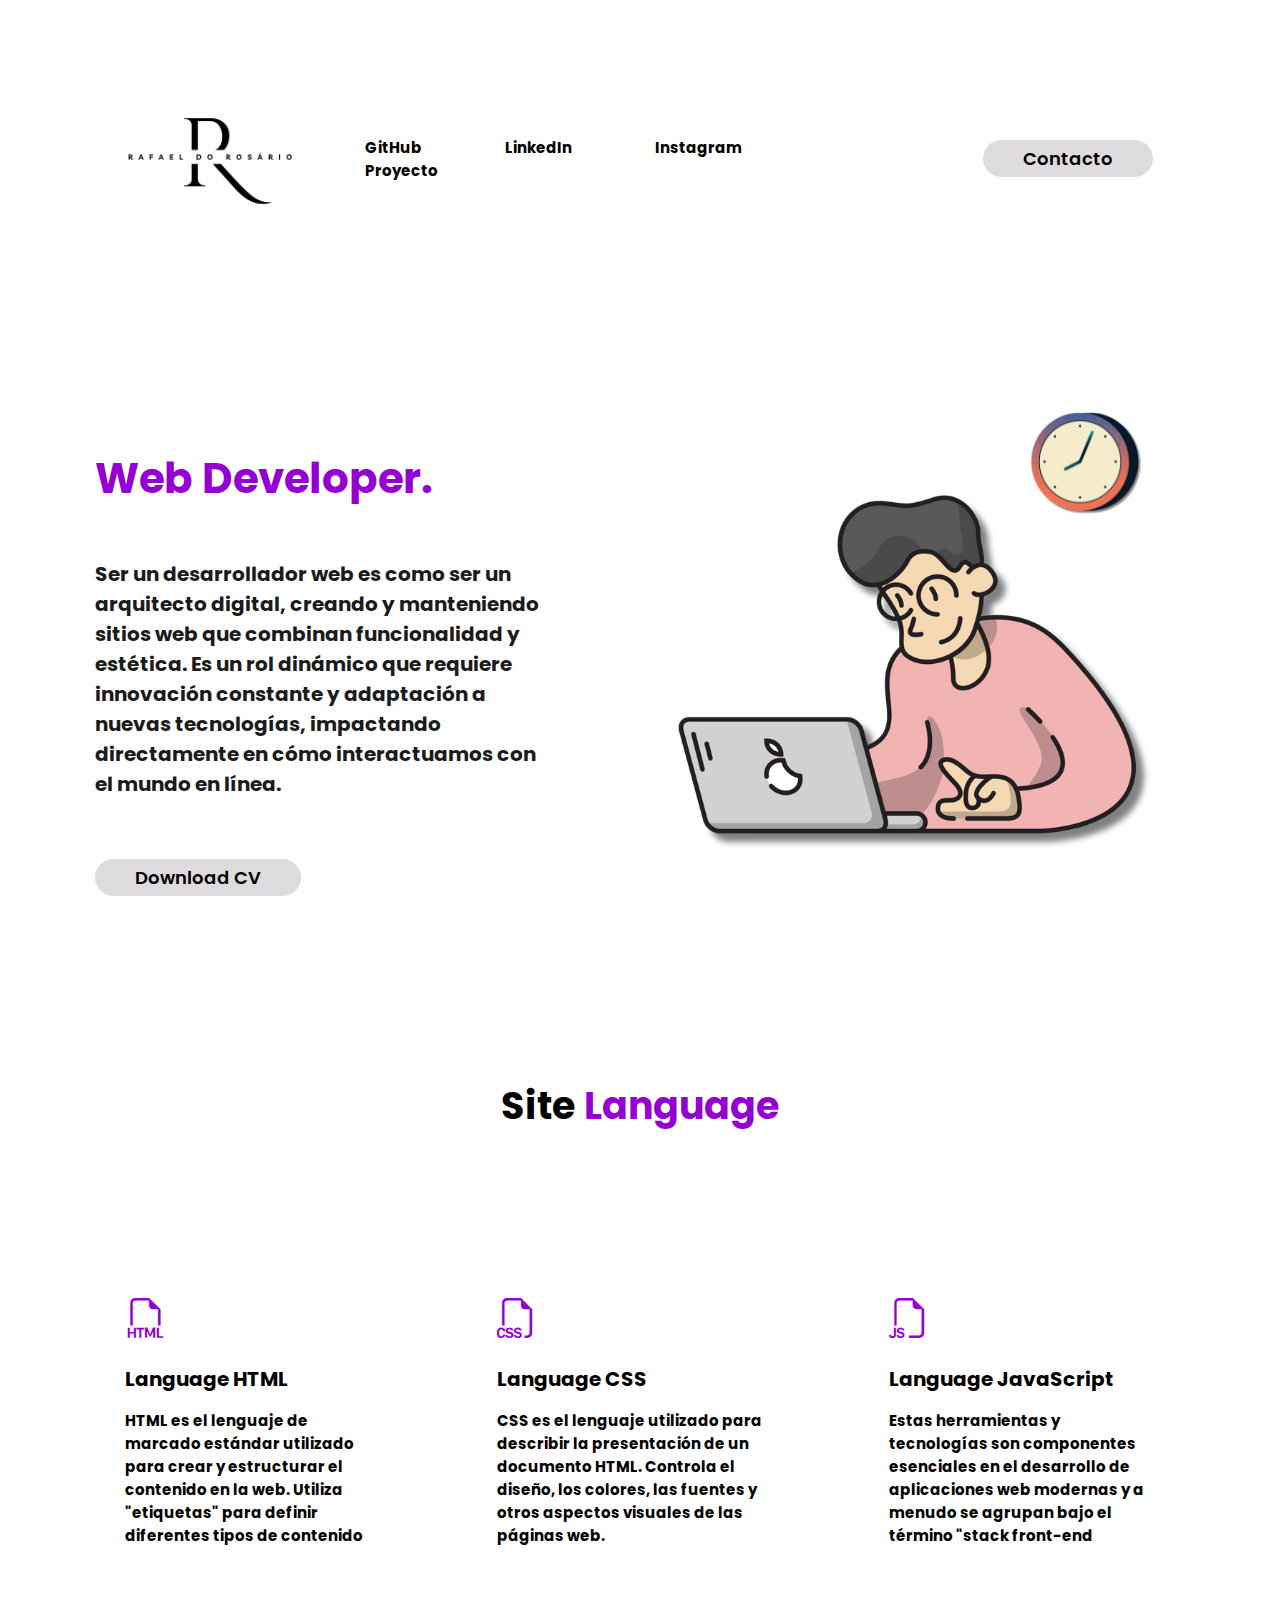
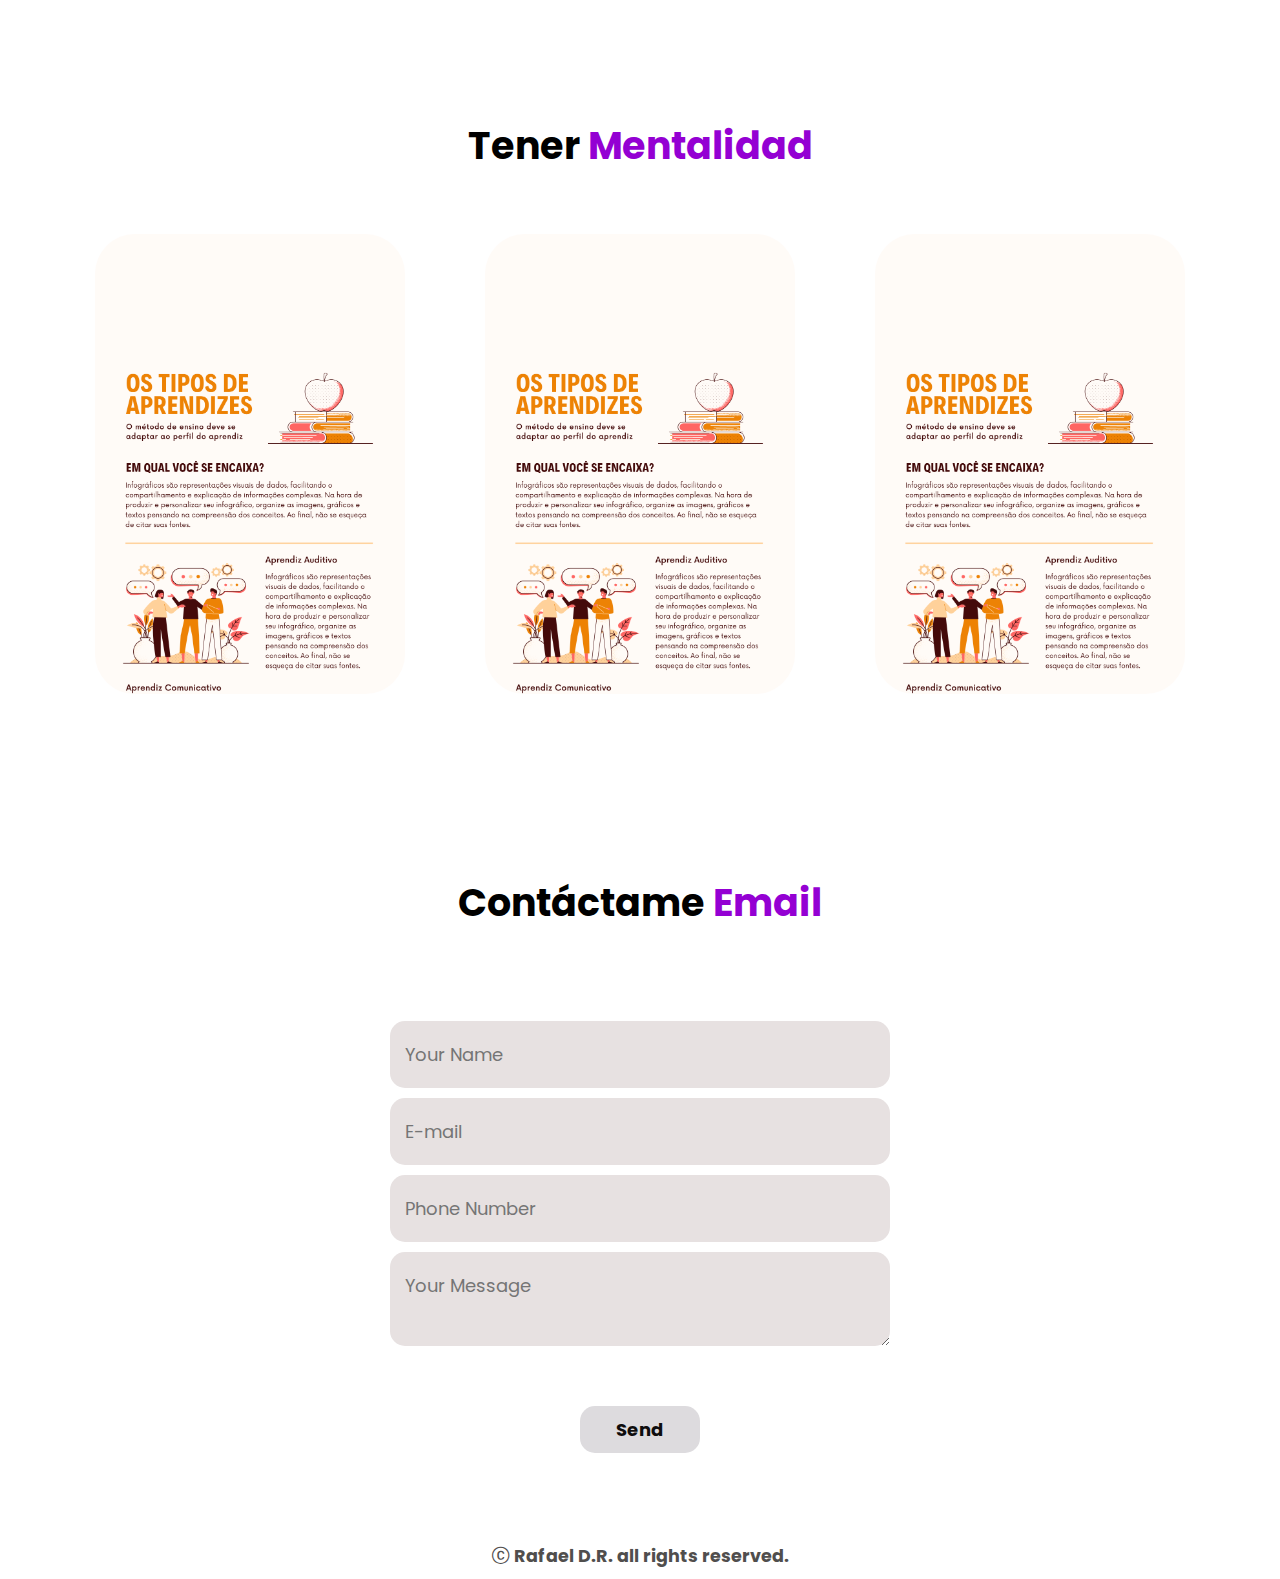
==== commit b867c70c: "adicionado dois novos arquivos, modificado css para ser possivel fazer downloar de meu curriculo, e " ====
--- a/index.html
+++ b/index.html
@@ -9,24 +9,16 @@
         rel="stylesheet">
     <link rel="stylesheet" href="https://cdn.jsdelivr.net/npm/bootstrap-icons@1.11.3/font/bootstrap-icons.css">
     <link rel="stylesheet" href="css/style.css">
-
     <script src="js/menu.js" defer></script>
-
     <title>My Portfolio</title>
 </head>
 
 <body>
-
     <header>
-
         <div class="interface">
             <div class="logo">
-                <!-- <a href="#"> -->
-                    <img src="img/logotipo-removeb.png" alt="logotipo">
-                <!-- </a> -->
+                <img src="img/logotipo-removeb.png" alt="logotipo">
             </div>
-            <!-- .logo -->
-
             <nav class="menu-navegacao">
                 <ul>
                     <li><a href="https://github.com/RafaSpeak/RafaSpeak">GitHub</a></li>
@@ -35,40 +27,29 @@
                     <li><a href="#">Proyecto</a></li>
                 </ul>
             </nav>
-            <!-- .menu-navegacao -->
-
             <div class="btn-contato">
                 <a href="#contato">
-                    <button>Contacto</button>    
+                    <button>Contacto</button>
                 </a>
             </div>
-            <!-- .contato -->
-          
             <div class="abrir-list" id="btn-list">
                 <i class="bi bi-list"></i>
             </div>
-
             <div class="menu-mobile" id="menu-mobile">
                 <div class="btn-fechar">
                     <i class="bi bi-x-lg"></i>
                 </div>
-                
-
                 <nav>
                     <ul>
                         <li><a href="https://github.com/RafaSpeak/RafaSpeak">GitHub</a></li>
                         <li><a href="https://www.linkedin.com/in/rafaeldoros%C3%A1rio/">LinkedIn</a></li>
                         <li><a href="#">Projetos</a></li>
                         <li><a href="#">Contato</a></li>
-    
                     </ul>
                 </nav>
             </div>
-            
             <div class="overlay-menu" id="overlay-menu"></div>
-
         </div>
-        <!-- .interface -->
     </header>
 
     <main>
@@ -76,129 +57,110 @@
             <div class="interface">
                 <div class="flex">
                     <div class="txt-topo-site">
-                        <h1>Web Developer.</h1>
-                        <p>Ser un desarrollador web es como ser un arquitecto digital, 
-                        creando y manteniendo sitios web que combinan funcionalidad y estética. 
-                        Es un rol dinámico que requiere innovación constante y adaptación a nuevas tecnologías,
-                         impactando directamente en cómo interactuamos con el mundo en línea.</p>
-
+                        <h1 id="title">Web Developer.</h1>
+                        <p id="description">Ser un desarrollador web es como ser un arquitecto digital,
+                            creando y manteniendo sitios web que combinan funcionalidad y estética.
+                            Es un rol dinámico que requiere innovación constante y adaptación a nuevas tecnologías,
+                            impactando directamente en cómo interactuamos con el mundo en línea.</p>
                         <div class="Download">
-                            <a href="#">
-                                <button>Download CV</button>
+                            <a href="Cv.pdf" download>
+                                <button id="download-btn">Download CV</button>
                             </a>
                         </div>
                     </div>
-                    <!-- .txt-topo-site -->
-
                     <div class="img-topo-site">
                         <img src="img/note-rapaz.png" alt="note-rapaz">
                     </div>
-                    <!-- .img-topo-site -->
                 </div>
-                <!-- .flex -->
             </div>
-            <!-- .interface -->
         </section>
-        <!-- .topo-do-site -->
-
-        
-
 
         <section class="especialidades">
+
             <div class="interface">
                 <h2 class="titulo">Site <span>Language </span></h2>
-            <div class="flex">
-                <a href="https://github.com/RafaSpeak/Portfolio-/blob/main/index.html" class="link-sem-sublinhado">
-                    <div class="especialidades-box">
-                        <i class="bi bi-filetype-html"></i>
-                        <h3>Language HTML</h3>
-                        <p>HTML es el lenguaje de marcado estándar utilizado para crear y estructurar el contenido en la web. Utiliza "etiquetas" para definir diferentes tipos de contenido</p>
-                    </div>
-                </a>
-                <a href="https://github.com/RafaSpeak/Portfolio-/blob/main/css/style.css" class="link-sem-sublinhado">    <!-- .especialidades-box -->
-                    <div class="especialidades-box">
-                        <i class="bi bi-filetype-css"></i>
-                        <h3>Language CSS</h3>
-                        <p>CSS es el lenguaje utilizado para describir la presentación de un documento HTML. Controla el diseño, los colores, las fuentes y otros aspectos visuales de las páginas web.</p>
-                    </div>
-                </a>    
-                <a href="https://github.com/RafaSpeak/Portfolio-/blob/main/js/menu.js" class="link-sem-sublinhado">    
-                    <!-- .especialidades-box -->
-                    <div class="especialidades-box">                      
-                        <i class="bi bi-filetype-js"></i>
-                        <h3>Language JavaScript</h3>
-                        <p>Estas herramientas y tecnologías son componentes esenciales en el desarrollo de aplicaciones web modernas y a menudo se agrupan bajo el término "stack front-end</p>
-                    </div>
-                </a>  
-                    <!-- .especialidades-box -->
+                <div class="flex">
+                    <a href="https://github.com/RafaSpeak/Portfolio-/blob/main/index.html" class="link-sem-sublinhado">
+                        <div class="especialidades-box">
+                            <i class="bi bi-filetype-html"></i>
+                            <h3>Language HTML</h3>
+                            <p>HTML es el lenguaje de marcado estándar utilizado para crear y estructurar el contenido
+                                en la web. Utiliza "etiquetas" para definir diferentes tipos de contenido</p>
+                        </div>
+                    </a>
+                    <a href="https://github.com/RafaSpeak/Portfolio-/blob/main/css/style.css"
+                        class="link-sem-sublinhado">
+                        <div class="especialidades-box">
+                            <i class="bi bi-filetype-css"></i>
+                            <h3>Language CSS</h3>
+                            <p>CSS es el lenguaje utilizado para describir la presentación de un documento HTML.
+                                Controla el diseño, los colores, las fuentes y otros aspectos visuales de las páginas
+                                web.</p>
+                        </div>
+                    </a>
+                    <a href="https://github.com/RafaSpeak/Portfolio-/blob/main/js/menu.js" class="link-sem-sublinhado">
+                        <div class="especialidades-box">
+                            <i class="bi bi-filetype-js"></i>
+                            <h3>Language JavaScript</h3>
+                            <p>Estas herramientas y tecnologías son componentes esenciales en el desarrollo de
+                                aplicaciones web modernas y a menudo se agrupan bajo el término "stack front-end</p>
+                        </div>
+                    </a>
+                </div>
             </div>
-                <!-- .flex -->
-            </div>
-            <!-- .interface -->
         </section>
-        <!-- .especialidades -->
 
         <section class="portfolio">
             <div class="interface">
                 <h2 class="titulo">Tener <span>Mentalidad</span></h2>
                 <div class="flex">
-                    <a href="https://github.com/RafaSpeak/Portfolio-/blob/main/img/img-portfolio.png" class="link-sem-sublinhado">
                     <div class="img-port" style="background-image: url('img/img-portfolio.png');">
-                        <div class="overlay">Aprendizado</div>
-                    </a>
-                </div> 
-
-                    <div class="img-port" style="background-image: url('img/img-portfolio.png');">
-                        <a href="https://github.com/RafaSpeak/Portfolio-/blob/main/img/img-portfolio.png" class="link-sem-sublinhado">
-                        <div class="overlay">Conocimiento</div>
+                        <a href="https://github.com/RafaSpeak/Portfolio-/blob/main/img/img-portfolio.png"
+                            class="link-sem-sublinhado">
+                            <div class="overlay">Aprendizado</div>
                         </a>
                     </div>
-
                     <div class="img-port" style="background-image: url('img/img-portfolio.png');">
-                        <a href="https://github.com/RafaSpeak/Portfolio-/blob/main/img/img-portfolio.png" class="link-sem-sublinhado">
-                        <div class="overlay">Sabedoria</div>
+                        <a href="https://github.com/RafaSpeak/Portfolio-/blob/main/img/img-portfolio.png"
+                            class="link-sem-sublinhado">
+                            <div class="overlay">Conocimiento</div>
+                        </a>
+                    </div>
+                    <div class="img-port" style="background-image: url('img/img-portfolio.png');">
+                        <a href="https://github.com/RafaSpeak/Portfolio-/blob/main/img/img-portfolio.png"
+                            class="link-sem-sublinhado">
+                            <div class="overlay">Sabedoria</div>
                         </a>
                     </div>
                 </div>
-                <!-- .flex -->
             </div>
-            <!-- .interface -->
         </section>
-        <!-- .portfolio -->
 
         <section class="formulario" id="contato">
             <div class="interface">
                 <h2 class="titulo">Contáctame <span>Email</span></h2>
                 <form action="https://api.staticforms.xyz/submit" method="post">
-                    <input type="text" name="name"placeholder="You Name"required autocomplete="off">
-                    <input type="text" name="email"placeholder="E-mail"required>
-                    <input type="text" name="phone"placeholder="Phone Number" autocomplete="off">
-                    <textarea name="message"placeholder="Your Message"required autocomplete="off"></textarea>
+                    <input type="text" name="name" placeholder="Your Name" required autocomplete="off">
+                    <input type="text" name="email" placeholder="E-mail" required>
+                    <input type="text" name="phone" placeholder="Phone Number" autocomplete="off">
+                    <textarea name="message" placeholder="Your Message" required autocomplete="off"></textarea>
                     <div class="btn-enviar">
                         <input type="submit" value="Send">
                     </div>
-                    
                     <input type="hidden" name="accessKey" value="acbd9c3b-f18b-4c98-9cb2-677ed8c90aa7">
-                    <input type="hidden" name="redirectTo" value="file:///C:/Users/rafae/Desktop/Coisas%20Importantes/My-Portfolio/thankyou.html">
-                    
+                    <input type="hidden" name="redirectTo"
+                        value="file:///C:/Users/rafae/Desktop/Coisas%20Importantes/My-Portfolio/thankyou.html">
                 </form>
             </div>
-            <!-- .interface -->
-
         </section>
-        <!-- .formulario -->
 
         <section class="final">
             <div class="end">
                 <h3><i class="bi bi-c-circle"></i> Rafael D.R. all rights reserved.</h3>
             </div>
-            <!-- .end -->
         </section>
-        <!-- .final -->
-
     </main>
 
-   
 
 </body>
 
--- a/css/style.css
+++ b/css/style.css
@@ -1,4 +1,4 @@
-* { 
+* {
     margin: 0;
     padding: 0;
     box-sizing: border-box;
@@ -13,19 +13,8 @@
     font-weight: bold;
 }
 
-.Download button{
-     padding: 5px 40px;
-    font-size: 18px;
-    font-weight: 550;
-    background-color: rgb(221, 219, 222);
-    border: 0;
-    border-radius: 30px;
-    cursor: pointer;
-    transition: .2s;
-
-}
-
-.btn-contato button{
+.Download button,
+.btn-contato button {
     padding: 5px 40px;
     font-size: 18px;
     font-weight: 550;
@@ -42,17 +31,16 @@
     transition: .6s;
 }
 
-
-.interface{
+.interface {
     max-width: 1090px;
     margin: 0 auto;
 }
 
 header {
-    padding: 40px 4%;  
-}
-
-header > .interface{
+    padding: 40px 4%;
+}
+
+header > .interface {
     display: flex;
     align-items: center;
     justify-content: space-between;
@@ -62,7 +50,7 @@
     color: black;
     text-decoration: none;
     display: inline-block;
-    transition: .2s;    
+    transition: .2s;
 }
 
 header nav.menu-navegacao a:hover {
@@ -70,32 +58,27 @@
     transform: scale(1.10);
 }
 
-header nav.menu-navegacao ul{
-    font-size: 15px;
-  
-}
-
+header nav.menu-navegacao ul,
 header nav ul {
     list-style-type: none;
 }
 
+header nav.menu-navegacao ul {
+    font-size: 15px;
+}
 
 header nav.menu-navegacao ul li {
     display: inline-block;
     padding: 0 40px;
 }
 
-.btn-contato button:hover{
+.btn-contato button:hover,
+.Download button:hover,
+button:hover,
+form .btn-enviar input:hover {
     box-shadow: 0px 0px 8px rgb(21, 21, 21);
     transform: scale(1.05);
 }
-
-.Download button:hover{
-    box-shadow: 0px 0px 8px rgb(21, 21, 21);
-    transform: scale(1.05);
-}
-
-
 
 h2.titulo {
     color: black;
@@ -106,6 +89,7 @@
 h2.titulo span {
     color: darkviolet;
 }
+
 .link-sem-sublinhado {
     text-decoration: none;
 }
@@ -115,12 +99,12 @@
 }
 
 /* estilo menu-mobile */
-.abrir-list i{
+.abrir-list i {
     color: darkviolet;
     font-size: 40px;
 }
 
-.menu-mobile{
+.menu-mobile {
     background-color: rgba(255, 255, 255, 0.925);
     height: 100vh;
     position: fixed;
@@ -132,42 +116,41 @@
     transition: .5s;
 }
 
-.menu-mobile.abrir-menu{
+.menu-mobile.abrir-menu {
     width: 70%;
 }
-.menu-mobile.abrir-menu ~ .overlay-menu{
+
+.menu-mobile.abrir-menu ~ .overlay-menu {
     display: block;
 }
 
-
-.menu-mobile .btn-fechar{
+.menu-mobile .btn-fechar {
     padding: 20px 5%;
 }
 
-.menu-mobile .btn-fechar i{
+.menu-mobile .btn-fechar i {
     color: rgb(94, 91, 95);
     font-size: 30px;
 }
 
-.menu-mobile nav ul{
+.menu-mobile nav ul {
     text-align: right;
 }
 
-.menu-mobile nav ul li a{
+.menu-mobile nav ul li a {
     color: darkviolet;
     font-size: 20px;
     font-weight: 650;
     padding: 20px 8%;
     display: block;
-
-}
-
-.menu-mobile nav ul li a:hover{
+}
+
+.menu-mobile nav ul li a:hover {
     background-color: rgb(197, 194, 198);
     color: #000;
 }
 
-.overlay-menu{
+.overlay-menu {
     background-color: rgba(0, 0, 0, 0.582);
     width: 100%;
     height: 100%;
@@ -196,7 +179,6 @@
     line-height: 40px;
 }
 
-
 .topo-do-site .txt-topo-site p {
     font-size: 20px;
     color: rgb(28, 27, 27);
@@ -204,7 +186,7 @@
 }
 
 .img-topo-site {
-    text-align: center; 
+    text-align: center;
     height: 600px;
     margin: 20px;
 }
@@ -218,21 +200,20 @@
     0% {
         top: 0;
     }
+
     100% {
         top: 25px;
     }
 }
-
 
 .logo img {
     width: 230px;
     height: 230px;
 }
 
-.menu-navegacao ul{
+.menu-navegacao ul {
     padding-right: 60px;
 }
-
 
 .interface .contato {
     margin-top: -96px;
@@ -268,7 +249,6 @@
     transition: 0.4s;
 }
 
-
 .btn-entre-em-contato button:hover {
     transform: scale(1.10);
 }
@@ -277,7 +257,6 @@
     display: flex;
     margin: auto;
     gap: 100%;
-    
 }
 
 .alto {
@@ -285,18 +264,14 @@
     padding-top: 15px;
 }
 
-
-
-button:hover,
-form .btn-enviar input:hover {
-    box-shadow: 0px 0px 8px darkviolet;
-    transform: scale(1.05);
-}
-
-
 /* SEÇÃO DE ESPECIALIDADES */
 section.especialidades {
     padding: 40px 4%;
+}
+
+section.especialidades header {
+    text-align: center;
+    margin-bottom: 20px;
 }
 
 section.especialidades .flex {
@@ -313,7 +288,7 @@
     cursor: pointer;
 }
 
-.especialidades .especialidades-box:hover{
+.especialidades .especialidades-box:hover {
     transform: scale(1.05);
     box-shadow: 0 0 8px darkviolet;
 }
@@ -332,12 +307,11 @@
     margin: 15px 0;
 }
 
-
-
 /* SEÇÃO DE TENHA MENTALIDADE */
 section.portfolio {
     padding: 100px 4%;
-    box-shadow: 0 0 40px 10px rgba(141, 11, 197, 0.325);
+    align-items: center;
+    justify-content: center;
 }
 
 section.portfolio .flex {
@@ -345,7 +319,7 @@
     margin-top: 60px;
 }
 
-.img-port  {
+.img-port {
     width: 360px;
     height: 460px;
     background-color: darkviolet;
@@ -388,7 +362,7 @@
     padding: 80px 4%;
 }
 
-form{
+form {
     max-width: 500px;
     margin: 0 auto;
     display: flex;
@@ -398,7 +372,8 @@
     margin-top: 90px;
 }
 
-form input, form textarea{
+form input,
+form textarea {
     width: 100%;
     background-color: rgb(231, 225, 225);
     border: 0;
@@ -410,7 +385,7 @@
 }
 
 form textarea {
-    resize: none;
+    resize: vertical;
     max-height: 300px;
     width: 100%;
     background-color: rgb(231, 225, 225);
@@ -442,10 +417,6 @@
     transform: scale(1.05);
 }
 
-
-
-
-
 /* SEÇÃO FINAL */
 .final {
     text-align: center;
@@ -455,14 +426,8 @@
     padding: 10px 30px;
 }
 
-
-
-/* ESTILOS RESPONSIVOS
- */
-@media screen and (max-width: 1080px) { 
-
-    /* classes gerais */
-
+/* ESTILOS RESPONSIVOS */
+@media screen and (max-width: 1080px) {
     .flex {
         flex-direction: column;
     }
@@ -471,95 +436,47 @@
         font-size: 34px;
         line-height: 30px;
     }
-    
-
-    /* cabeçario */
 
     .menu-navegacao,
     .btn-contato {
         display: none;
     }
 
-    /* topo do site */
-
-section.topo-do-site .flex{
-    gap: 40px;
-}
-
-section.topo-do-site{
-    padding: 20px 8%;
-}
-
-.topo-do-site h1{
-    font-size: 30px;
-}
-
-.topo-do-site .img-topo-site img {
-    width: 100%;
-}
-
-/* especialidades */
-
-section.especiliadades{
-    padding: 48px 8%;
-}
-
-/* portfolio */
-
-
-section.portfolio {
-    padding: 80px 8%; 
-}
-
-.abrir-list {
-    display: block;
-}
-
-.img-port {
-    width: 100%;
-    max-width: 360px;
-    margin: 0 auto;
-}
-
-section.portfoliio .flex{
-    gap: 60px;
-} 
-
- 
-}
-
-
-/* pagina thank you */
-
-.main-um{
-    display: flex;
-    align-items: center;
-    justify-content: center;
-    min-height: 100vh;
-    background-color: rgb(255, 255, 255);
-    flex-direction: column;
-}
-
-.text-um{
-    font-size: 45px;
-    color: darkviolet;
-    margin-bottom: 30px;
-}
-
-.paragrafo-um{
-    color: rgb(49, 36, 36);
-    margin-bottom: 50px;
-}
-
-.btn-um{
-    padding: 15px 55px;
-    background: #fff;
-    text-decoration: none;
-    color: blueviolet;
-    font-size: 18px;
-    transition: all 0.5s;
-}
-
-.btn-um:hover{
-    border-radius: 16px;
-}
+    section.topo-do-site .flex {
+        gap: 40px;
+    }
+
+    section.topo-do-site {
+        padding: 20px 8%;
+    }
+
+    .topo-do-site h1 {
+        font-size: 30px;
+    }
+
+    .topo-do-site .img-topo-site img {
+        width: 100%;
+    }
+
+    section.especiliadades {
+        padding: 48px 8%;
+    }
+
+    section.portfolio {
+        padding: 80px 8%;
+    }
+
+    .abrir-list {
+        display: block;
+    }
+
+    .img-port {
+        width: 100%;
+        max-width: 360px;
+        margin: 0 auto;
+    }
+
+    section.portfolio .flex {
+        gap: 60px;
+    }
+}
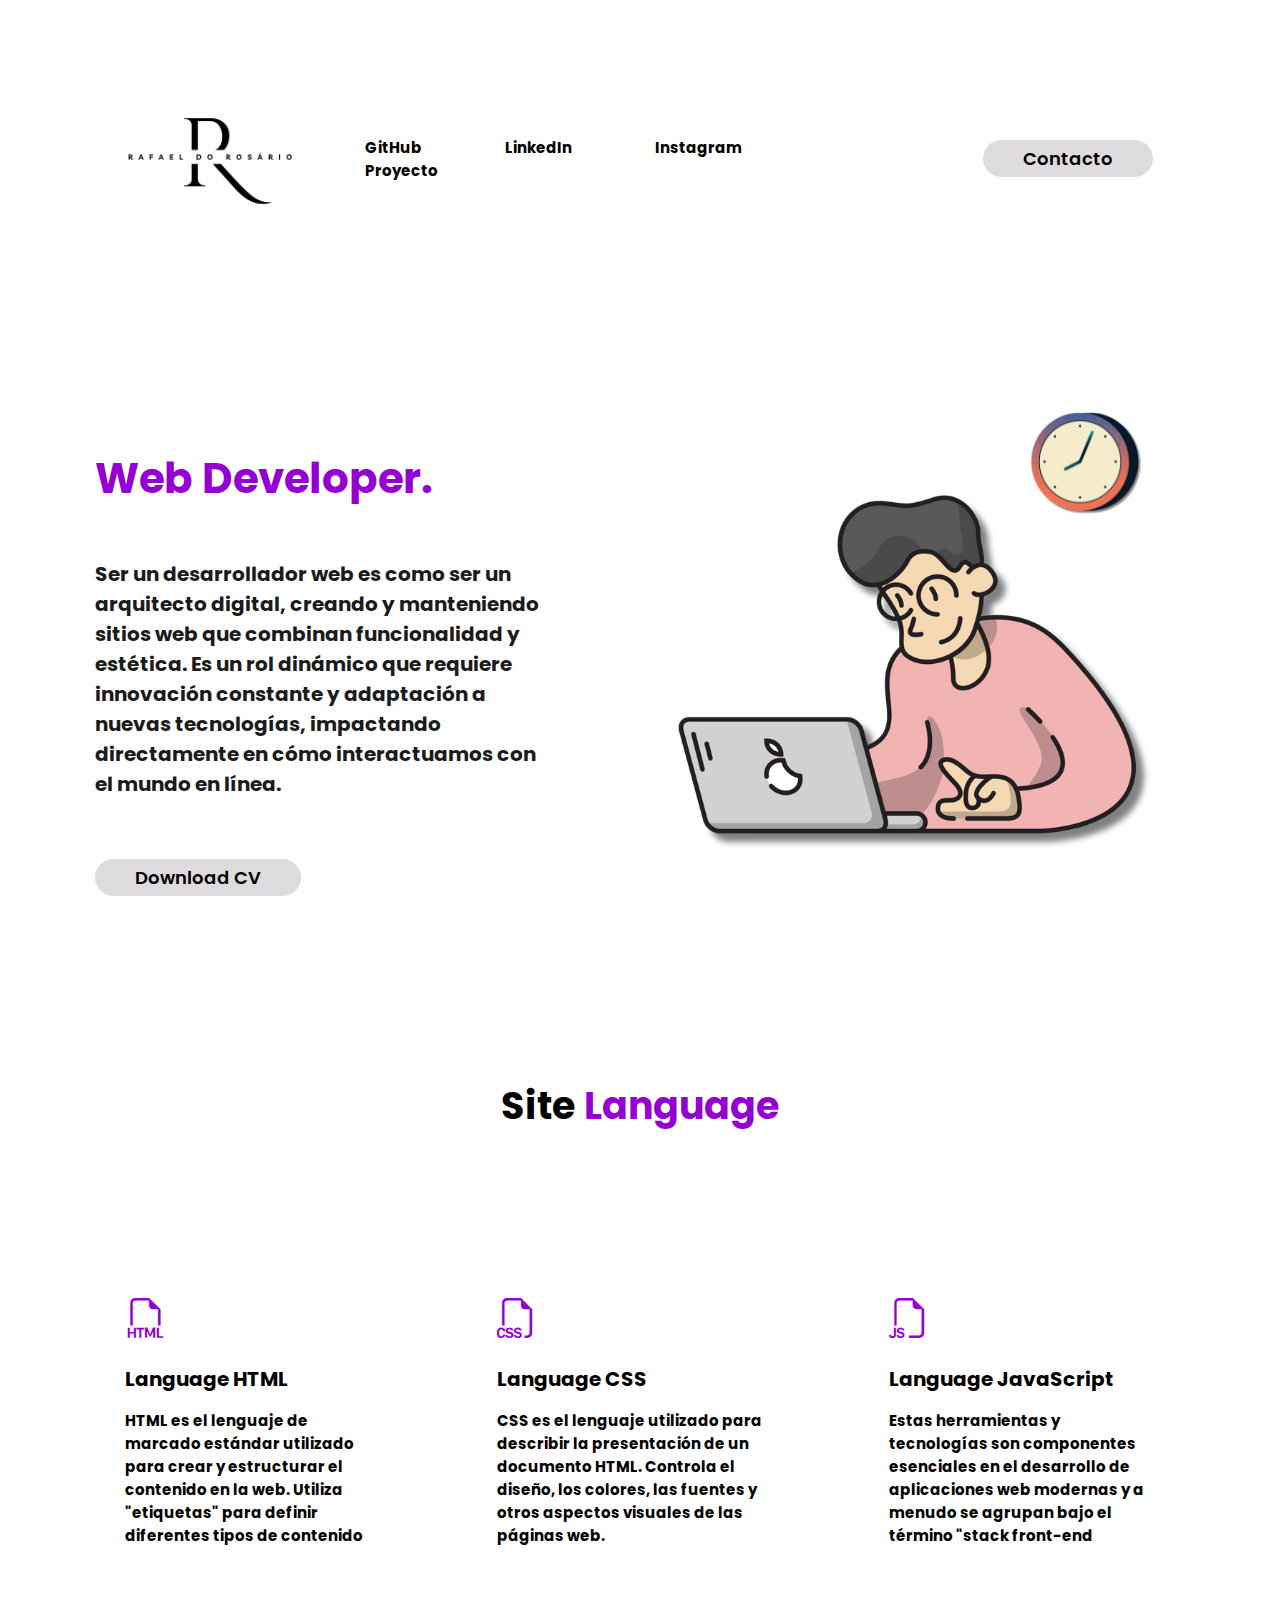
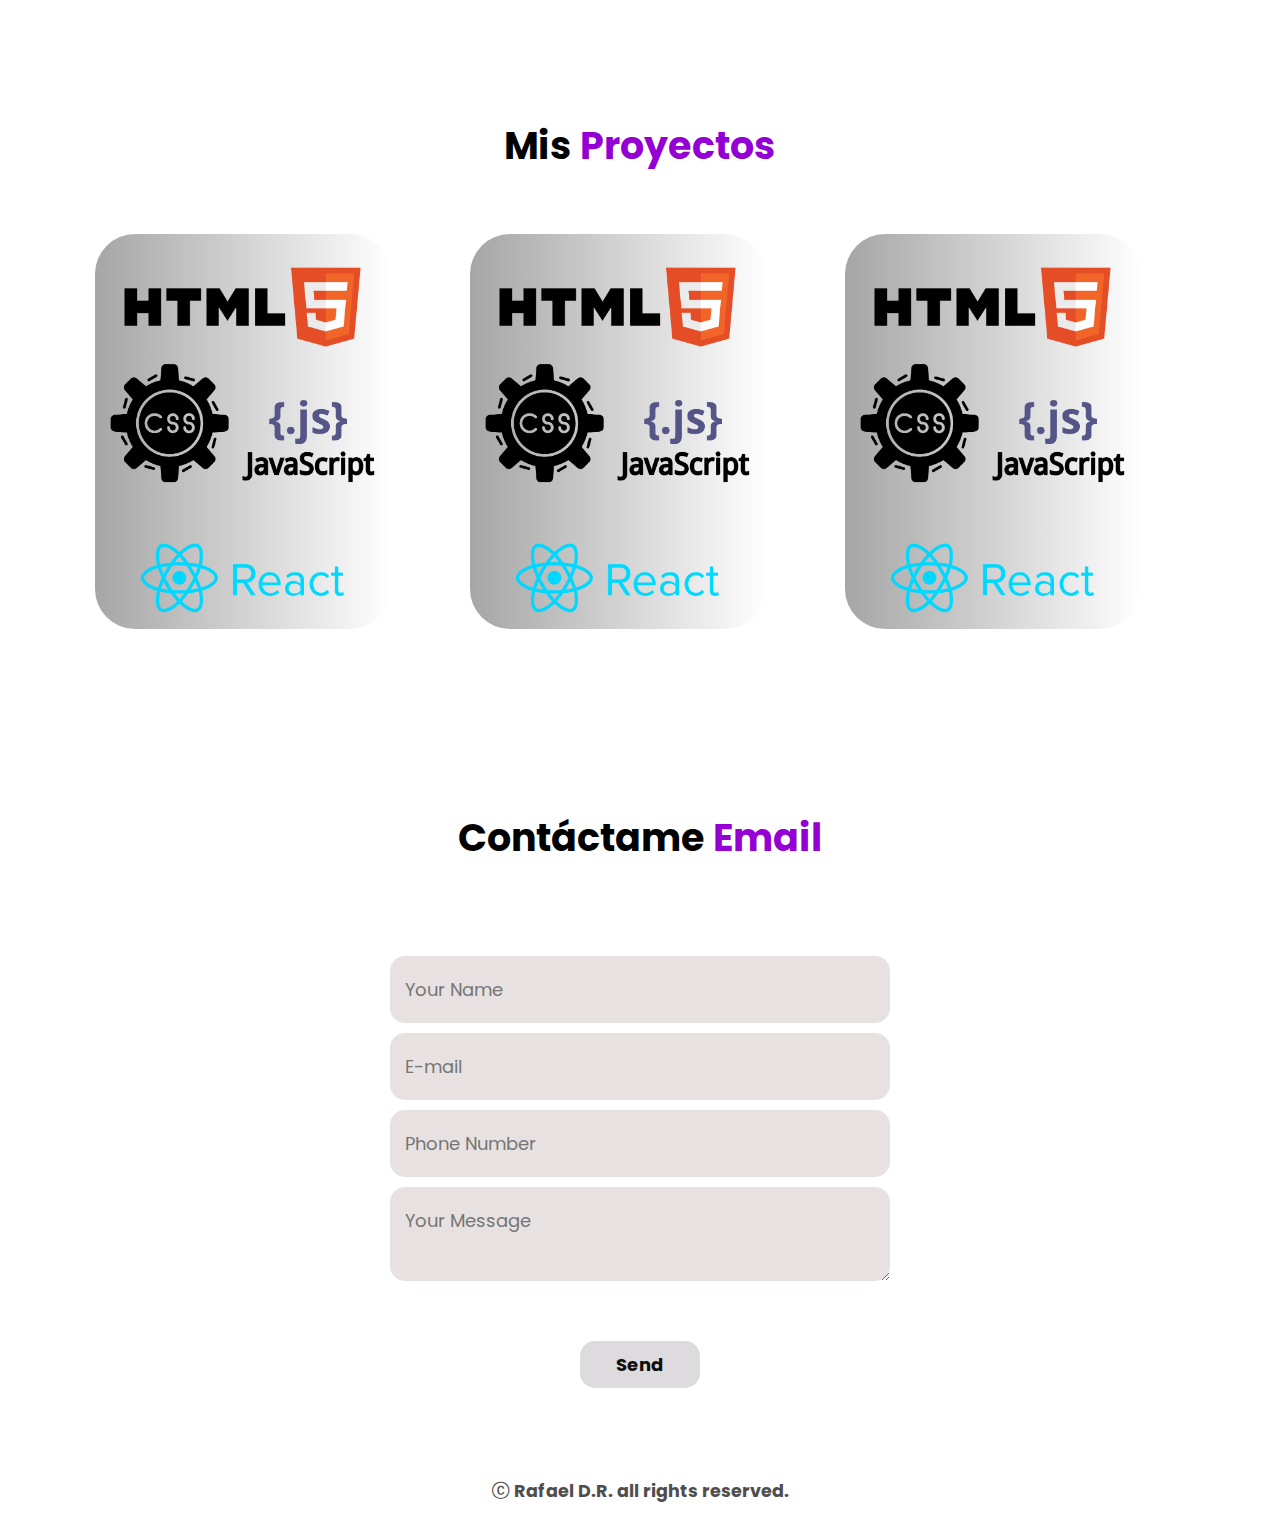
==== commit 0e0ba5a1: "I updated the README, added CSS reset, and added image port." ====
--- a/index.html
+++ b/index.html
@@ -8,7 +8,8 @@
     <link href="https://fonts.googleapis.com/css2?family=Poppins:wght@100;200;300;400;500;600;700;800;900&display=swap"
         rel="stylesheet">
     <link rel="stylesheet" href="https://cdn.jsdelivr.net/npm/bootstrap-icons@1.11.3/font/bootstrap-icons.css">
-    <link rel="stylesheet" href="css/style.css">
+    <link rel="stylesheet" href="/css/reset.css">
+    <link rel="stylesheet" href="/css/style.css">
     <script src="js/menu.js" defer></script>
     <title>My Portfolio</title>
 </head>
@@ -24,7 +25,7 @@
                     <li><a href="https://github.com/RafaSpeak/RafaSpeak">GitHub</a></li>
                     <li><a href="https://www.linkedin.com/in/rafaeldoros%C3%A1rio/">LinkedIn</a></li>
                     <li><a href="#">Instagram</a></li>
-                    <li><a href="#">Proyecto</a></li>
+                    <li><a href="#portfolio">Proyecto</a></li>
                 </ul>
             </nav>
             <div class="btn-contato">
@@ -110,26 +111,26 @@
             </div>
         </section>
 
-        <section class="portfolio">
+        <section class="portfolio" id="portfolio">
             <div class="interface">
-                <h2 class="titulo">Tener <span>Mentalidad</span></h2>
+                <h2 class="titulo">Mis <span>Proyectos</span></h2>
                 <div class="flex">
-                    <div class="img-port" style="background-image: url('img/img-portfolio.png');">
-                        <a href="https://github.com/RafaSpeak/Portfolio-/blob/main/img/img-portfolio.png"
+                    <div class="img-port" style="background-image: url('./img/img-port.png');">
+                        <a href="https://github.com/RafaSpeak/Portfolio-/blob/main/img/img-port.png"
                             class="link-sem-sublinhado">
-                            <div class="overlay">Aprendizado</div>
+                            <div class="overlay"></div>
                         </a>
                     </div>
-                    <div class="img-port" style="background-image: url('img/img-portfolio.png');">
-                        <a href="https://github.com/RafaSpeak/Portfolio-/blob/main/img/img-portfolio.png"
+                    <div class="img-port" style="background-image: url('./img/img-port.png');">
+                        <a href="https://github.com/RafaSpeak/Portfolio-/blob/main/img/img-port.png"
                             class="link-sem-sublinhado">
-                            <div class="overlay">Conocimiento</div>
+                            <div class="overlay"></div>
                         </a>
                     </div>
-                    <div class="img-port" style="background-image: url('img/img-portfolio.png');">
-                        <a href="https://github.com/RafaSpeak/Portfolio-/blob/main/img/img-portfolio.png"
+                    <div class="img-port" style="background-image: url('./img/img-port.png');">
+                        <a href="https://github.com/RafaSpeak/Portfolio-/blob/main/img/img-port.png"
                             class="link-sem-sublinhado">
-                            <div class="overlay">Sabedoria</div>
+                            <div class="overlay"></div>
                         </a>
                     </div>
                 </div>
--- a/css/style.css
+++ b/css/style.css
@@ -1,10 +1,3 @@
-* {
-    margin: 0;
-    padding: 0;
-    box-sizing: border-box;
-    font-family: 'Poppins', sans-serif;
-}
-
 /* CONFIGURAÇÕES GERAIS */
 
 body {
@@ -25,16 +18,7 @@
     transition: .2s;
 }
 
-.btn-contato {
-    padding-left: 0px;
-    padding-right: 32px;
-    transition: .6s;
-}
-
-.interface {
-    max-width: 1090px;
-    margin: 0 auto;
-}
+
 
 header {
     padding: 40px 4%;
@@ -70,6 +54,17 @@
 header nav.menu-navegacao ul li {
     display: inline-block;
     padding: 0 40px;
+}
+
+.interface {
+    max-width: 1090px;
+    margin: 0 auto;
+}
+
+.btn-contato {
+    padding-left: 0px;
+    padding-right: 32px;
+    transition: .6s;
 }
 
 .btn-contato button:hover,
@@ -320,8 +315,8 @@
 }
 
 .img-port {
-    width: 360px;
-    height: 460px;
+    width: 295px;
+    height: 395px;
     background-color: darkviolet;
     background-size: cover;
     background-position: 100% 0%;
